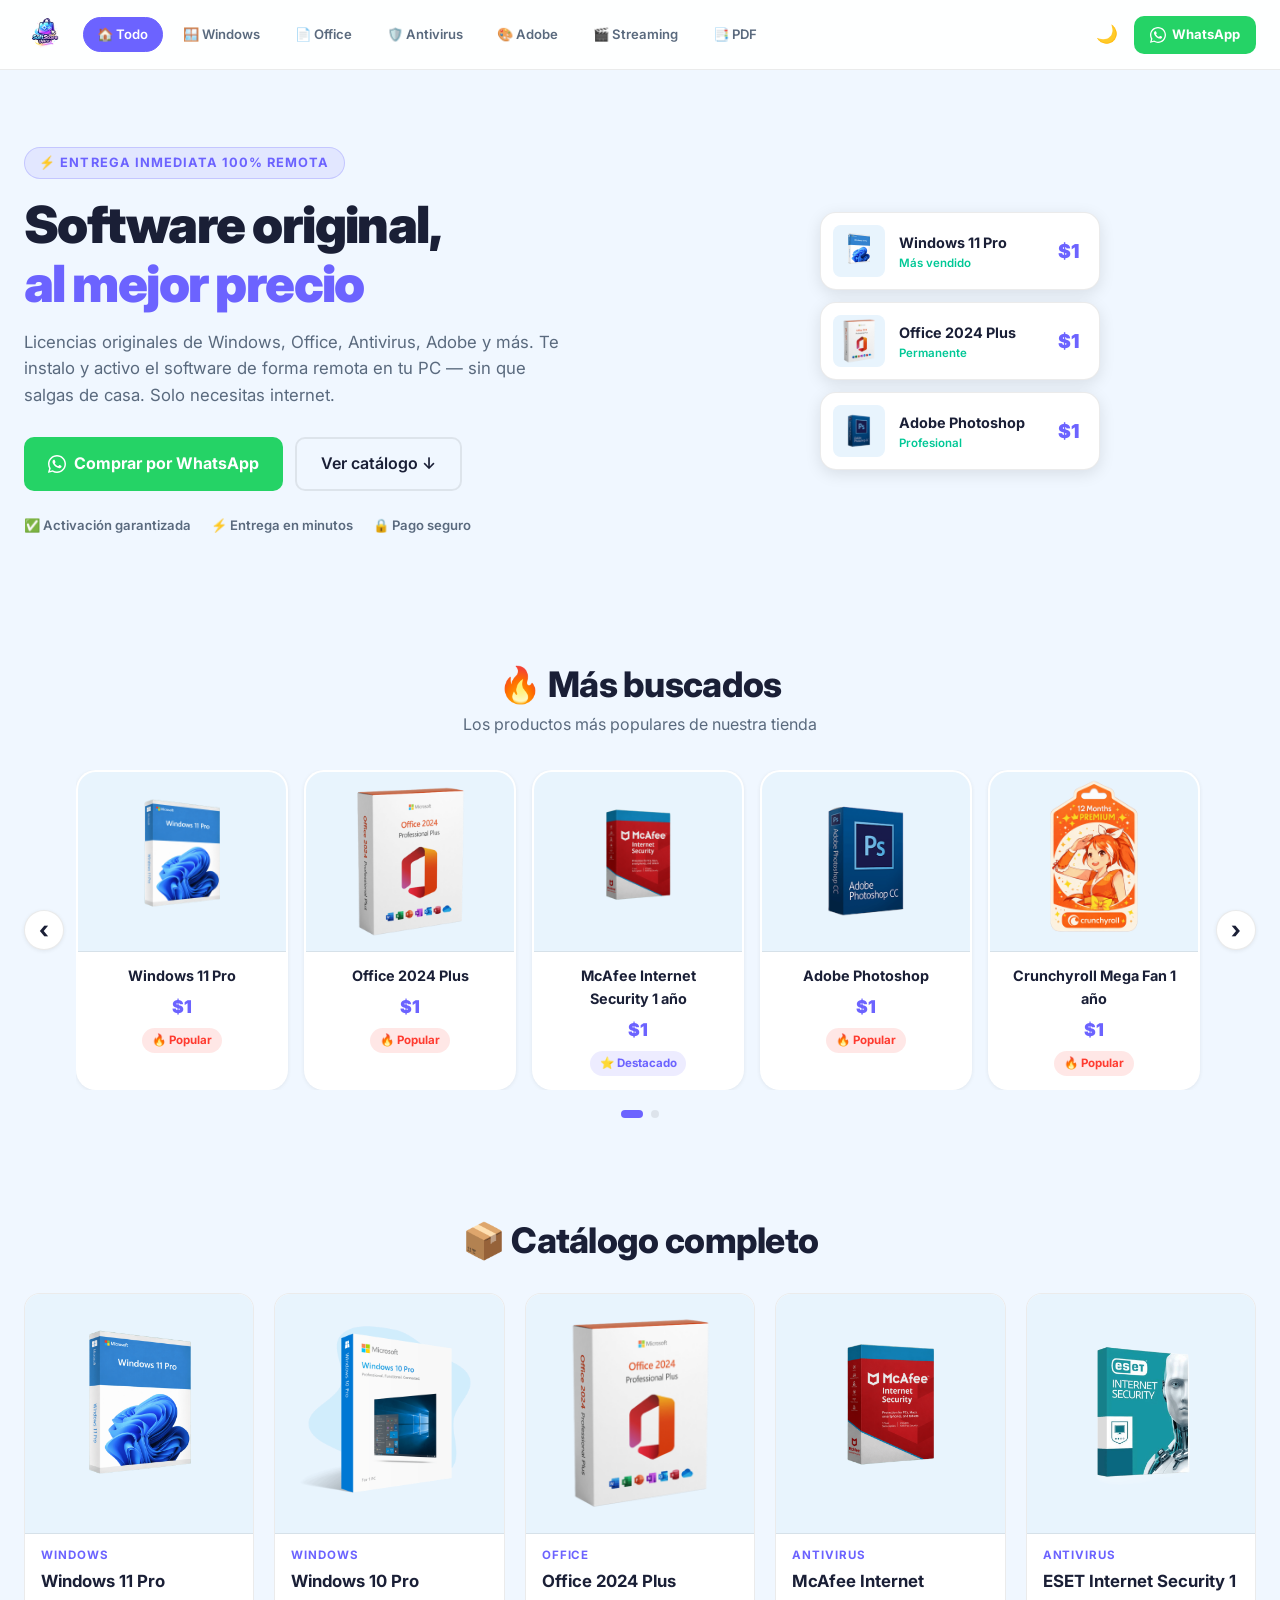
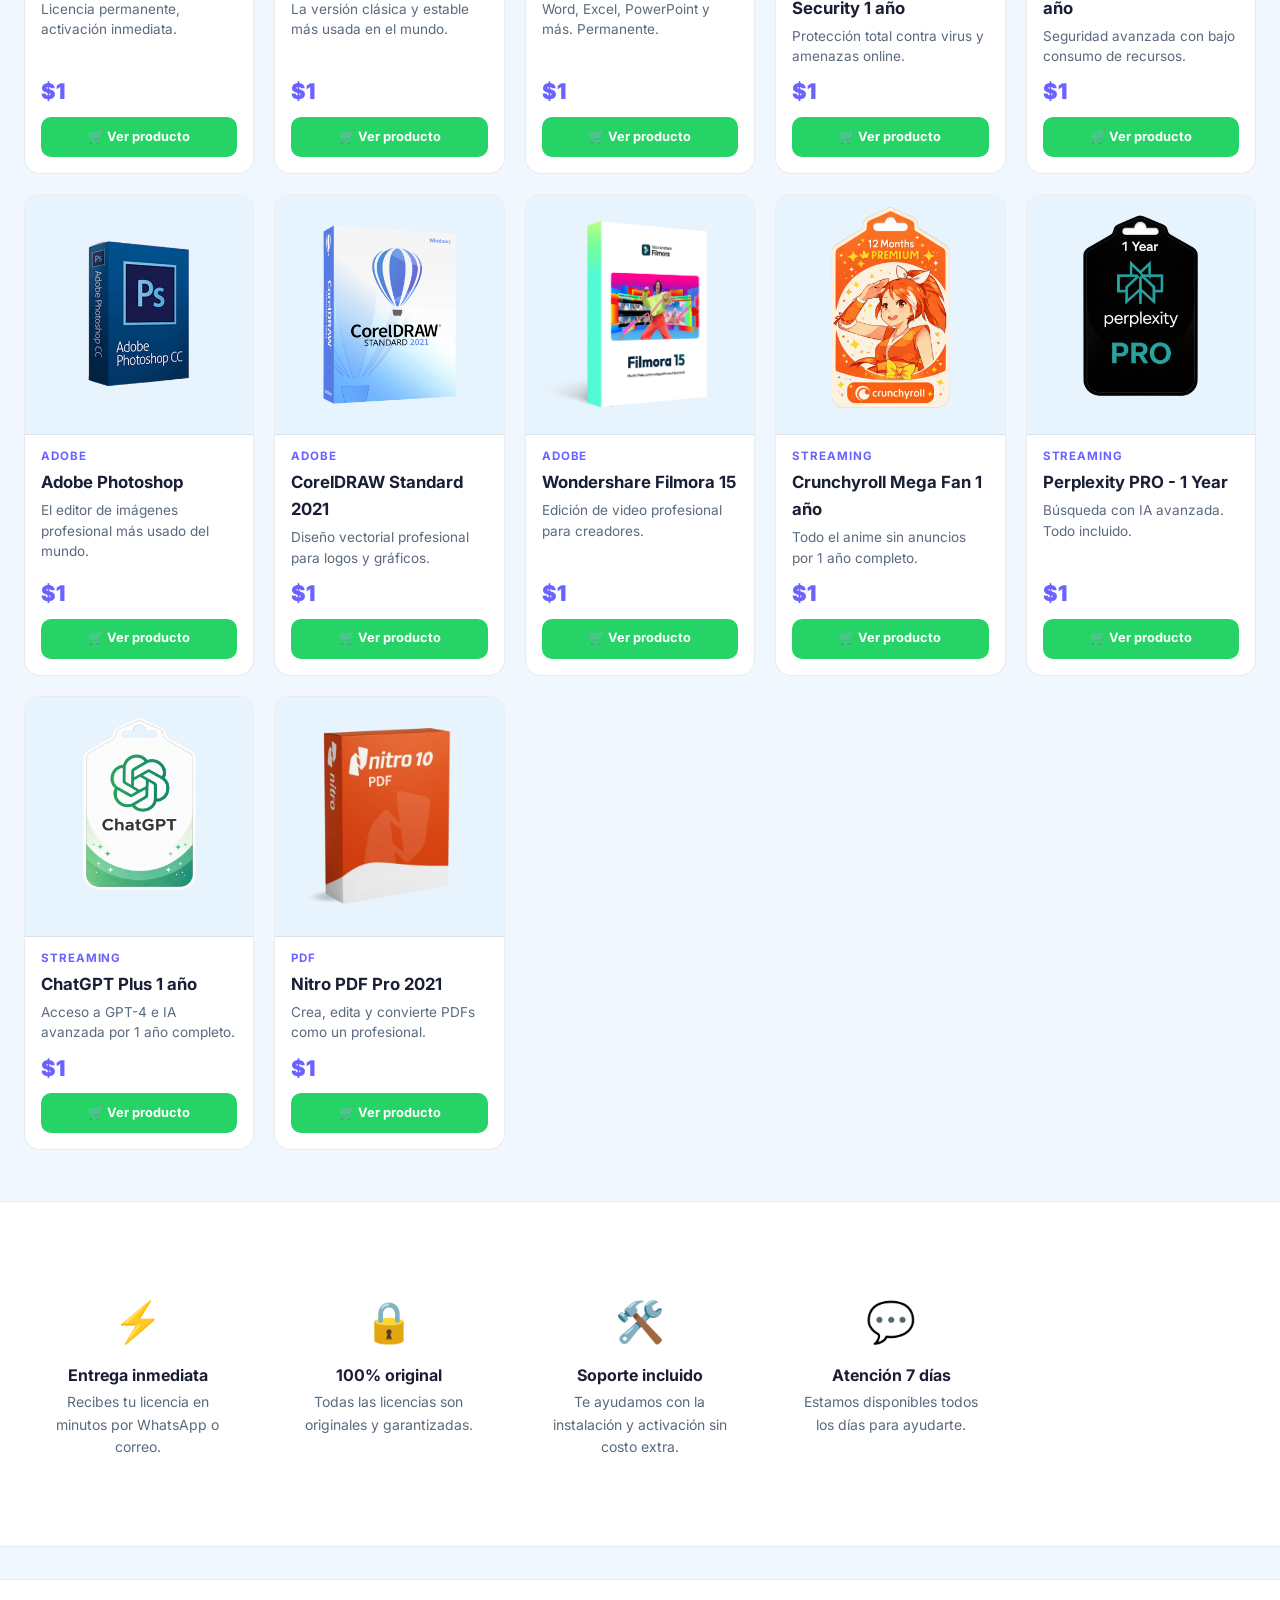
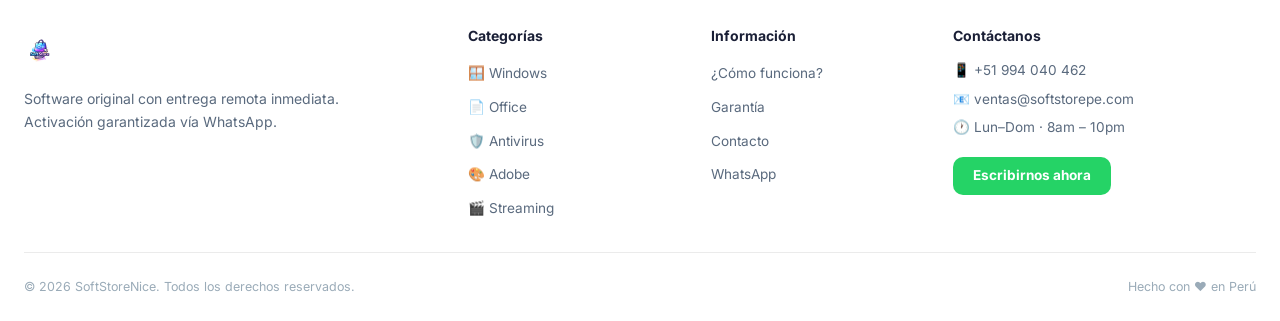
==== softstorenice_v2_fixed (1)/sitio_v2/index.html @ 7ab2a8df "Add files via upload" ====
<!DOCTYPE html>
<html lang="es" data-theme="light">
<head>
  <meta charset="UTF-8" />
  <meta name="viewport" content="width=device-width, initial-scale=1.0" />
  <title>SoftStoreNice – Software Original al Mejor Precio</title>
  <meta name="description" content="Compra software original: Windows, Office, Antivirus, Adobe, Streaming y más. Entrega 100% remota e inmediata vía WhatsApp." />
  <link rel="preconnect" href="https://fonts.googleapis.com">
  <link rel="preconnect" href="https://fonts.gstatic.com" crossorigin>
  <link href="https://fonts.googleapis.com/css2?family=Inter:wght@400;500;600;700;800;900&display=swap" rel="stylesheet">
  <link rel="stylesheet" href="style.css" />
</head>
<body>

<!-- ============================================================
     📝 SECCIÓN DE NOTAS PARA EL DESARROLLADOR
     ------------------------------------------------------------
     Este bloque está oculto en la página (display:none).
     Contiene recordatorios y tareas pendientes para quien
     trabaje en el proyecto en el futuro.

     PARA MOSTRAR ESTE BLOQUE: cambia display:none por display:block
     o simplemente búscalo en el código para leer las notas.
     ============================================================

<div id="devNotes" style="display:none;">

  ✅ TAREAS COMPLETADAS:
  - Carrusel automático en sección de destacados
  - Transición fluida entre modo oscuro y claro
  - Scroll centrado al seleccionar una categoría
  - Comentarios en español en los 3 archivos

  🔧 PENDIENTE / POR HACER:
  - Cambiar el número de WhatsApp: busca "51999999999" en script.js
  - Reemplazar las descripciones de producto ("Aquí descripción...")
  - Agregar imágenes reales de productos (ver notas en script.js)
  - Configurar dominio y hosting
  - Implementar sistema de pago (ver bloque comentado en HTML)
  - Agregar Google Analytics o Meta Pixel

  💡 AGREGAR UN PRODUCTO NUEVO:
  1. Abre script.js
  2. Copia un bloque de producto existente en la BD
  3. Cambia el id (número único), cat, icon, name, short, price
  4. Rellena desc, features y specs
  5. Si quiere que aparezca en "Más buscados": pon destacado: true

  💡 AGREGAR UNA CATEGORÍA NUEVA:
  1. En script.js → renderCatalogo() → añade en catNames
  2. En index.html → añade un <button class="cat-btn"> en .cat-nav
  3. También añade el mismo botón en .mobile-menu

  🎨 CAMBIAR COLORES:
  - Edita las variables en style.css dentro de :root (modo claro)
    y [data-theme="dark"] (modo oscuro)

  ⏱ VELOCIDAD DEL CARRUSEL:
  - Cambia el valor de INTERVALO_MS en script.js (~línea 90)
    Ejemplo: 3500 = 3.5 segundos entre slides

</div>
-->

<!-- ============================================================
     HEADER STICKY
     ------------------------------------------------------------
     Barra superior fija. Contiene:
     - Logo (lleva a inicio)
     - Menú de categorías (.cat-nav) — se oculta en móvil
     - Botón de tema claro/oscuro
     - Botón de WhatsApp
     - Hamburguesa (solo visible en móvil)
     ============================================================ -->
<header class="site-header" id="siteHeader">
  <div class="header-inner">

    <!-- Logo: usa la imagen real SoftStoreNice.png. Al hacer clic vuelve al inicio.
         NOTA: Se reemplazó el SVG genérico por la imagen de marca oficial. -->
    <a href="#" class="logo logo-img" onclick="showPage('home')">
      <img src="img/SoftStoreNice.png" alt="SoftStoreNice" class="logo-image">
    </a>

    <!-- MENÚ DE CATEGORÍAS (desktop) -->
    <!-- NOTA: Para agregar una categoría, copia un <button> y
         cambia data-cat y el texto. También añádelo en .mobile-menu -->
    <nav class="cat-nav" aria-label="Categorías">
      <button class="cat-btn active" data-cat="all"       onclick="filterCat('all',this)">🏠 Todo</button>
      <button class="cat-btn"        data-cat="windows"   onclick="filterCat('windows',this)">🪟 Windows</button>
      <button class="cat-btn"        data-cat="office"    onclick="filterCat('office',this)">📄 Office</button>
      <button class="cat-btn"        data-cat="antivirus" onclick="filterCat('antivirus',this)">🛡️ Antivirus</button>
      <button class="cat-btn"        data-cat="adobe"     onclick="filterCat('adobe',this)">🎨 Adobe</button>
      <button class="cat-btn"        data-cat="streaming" onclick="filterCat('streaming',this)">🎬 Streaming</button>
      <button class="cat-btn"        data-cat="pdf"       onclick="filterCat('pdf',this)">📑 PDF</button>
    </nav>

    <div class="header-actions">
      <!-- Botón de cambio de tema (oscuro/claro) -->
      <button class="theme-toggle" id="themeToggle" aria-label="Cambiar tema">🌙</button>

      <!-- Botón de WhatsApp — CAMBIAR EL NÚMERO AQUÍ -->
      <a href="https://wa.me/51994040462?text=Hola,%20quiero%20información%20sobre%20sus%20productos"
         target="_blank" rel="noopener" class="btn-whatsapp-header">
        <svg width="16" height="16" viewBox="0 0 24 24" fill="currentColor">
          <path d="M17.472 14.382c-.297-.149-1.758-.867-2.03-.967-.273-.099-.471-.148-.67.15-.197.297-.767.966-.94 1.164-.173.199-.347.223-.644.075-.297-.15-1.255-.463-2.39-1.475-.883-.788-1.48-1.761-1.653-2.059-.173-.297-.018-.458.13-.606.134-.133.298-.347.446-.52.149-.174.198-.298.298-.497.099-.198.05-.371-.025-.52-.075-.149-.669-1.612-.916-2.207-.242-.579-.487-.5-.669-.51-.173-.008-.371-.01-.57-.01-.198 0-.52.074-.792.372-.272.297-1.04 1.016-1.04 2.479 0 1.462 1.065 2.875 1.213 3.074.149.198 2.096 3.2 5.077 4.487.709.306 1.262.489 1.694.625.712.227 1.36.195 1.871.118.571-.085 1.758-.719 2.006-1.413.248-.694.248-1.289.173-1.413-.074-.124-.272-.198-.57-.347z"/>
          <path d="M12 0C5.373 0 0 5.373 0 12c0 2.123.554 4.116 1.524 5.845L.057 23.143a.5.5 0 0 0 .614.614l5.298-1.467A11.95 11.95 0 0 0 12 24c6.627 0 12-5.373 12-12S18.627 0 12 0zm0 22c-1.886 0-3.65-.5-5.176-1.373l-.372-.214-3.862 1.07 1.086-3.748-.233-.385A9.953 9.953 0 0 1 2 12C2 6.477 6.477 2 12 2s10 4.477 10 10-4.477 10-10 10z"/>
        </svg>
        WhatsApp
      </a>

      <!-- Botón hamburguesa (solo en móvil) -->
      <button class="hamburger" id="hamburger" aria-label="Menú" onclick="toggleMobileMenu()">☰</button>
    </div>
  </div>

  <!-- MENÚ MÓVIL — se despliega al tocar la hamburguesa -->
  <div class="mobile-menu" id="mobileMenu">
    <button class="cat-btn" onclick="filterCat('all',this);toggleMobileMenu()">🏠 Todo</button>
    <button class="cat-btn" onclick="filterCat('windows',this);toggleMobileMenu()">🪟 Windows</button>
    <button class="cat-btn" onclick="filterCat('office',this);toggleMobileMenu()">📄 Office</button>
    <button class="cat-btn" onclick="filterCat('antivirus',this);toggleMobileMenu()">🛡️ Antivirus</button>
    <button class="cat-btn" onclick="filterCat('adobe',this);toggleMobileMenu()">🎨 Adobe</button>
    <button class="cat-btn" onclick="filterCat('streaming',this);toggleMobileMenu()">🎬 Streaming</button>
    <button class="cat-btn" onclick="filterCat('pdf',this);toggleMobileMenu()">📑 PDF</button>
  </div>
</header>

<!-- ============================================================
     PÁGINA: INICIO (HOME)
     ============================================================ -->
<main id="pageHome">

  <!-- ── HERO BANNER ──────────────────────────────────────────
       Sección principal de bienvenida con título, descripción
       y botones de acción. Las tarjetas flotantes son decorativas.
       ─────────────────────────────────────────────────────── -->
  <section class="hero-banner">
    <div class="hero-content">
      <div class="hero-badge">⚡ Entrega inmediata 100% remota</div>
      <h1>Software original,<br><span class="hero-highlight">al mejor precio</span></h1>
      <!-- MODIFICADO: descripción actualizada para reflejar el servicio de instalación
           remota vía TeamViewer/AnyDesk que ofrece el vendedor -->
      <p>Licencias originales de Windows, Office, Antivirus, Adobe y más. Te instalo y activo el software de forma remota en tu PC — sin que salgas de casa. Solo necesitas internet.</p>
      <div class="hero-ctas">
        <!-- CAMBIAR EL NÚMERO DE WHATSAPP EN ESTE ENLACE -->
        <a href="https://wa.me/51994040462?text=Hola,%20quiero%20comprar%20software"
           target="_blank" rel="noopener" class="btn-primary-hero">
          <svg width="18" height="18" viewBox="0 0 24 24" fill="currentColor">
            <path d="M17.472 14.382c-.297-.149-1.758-.867-2.03-.967-.273-.099-.471-.148-.67.15-.197.297-.767.966-.94 1.164-.173.199-.347.223-.644.075-.297-.15-1.255-.463-2.39-1.475-.883-.788-1.48-1.761-1.653-2.059-.173-.297-.018-.458.13-.606.134-.133.298-.347.446-.52.149-.174.198-.298.298-.497.099-.198.05-.371-.025-.52-.075-.149-.669-1.612-.916-2.207-.242-.579-.487-.5-.669-.51-.173-.008-.371-.01-.57-.01-.198 0-.52.074-.792.372-.272.297-1.04 1.016-1.04 2.479 0 1.462 1.065 2.875 1.213 3.074.149.198 2.096 3.2 5.077 4.487.709.306 1.262.489 1.694.625.712.227 1.36.195 1.871.118.571-.085 1.758-.719 2.006-1.413.248-.694.248-1.289.173-1.413-.074-.124-.272-.198-.57-.347z"/>
            <path d="M12 0C5.373 0 0 5.373 0 12c0 2.123.554 4.116 1.524 5.845L.057 23.143a.5.5 0 0 0 .614.614l5.298-1.467A11.95 11.95 0 0 0 12 24c6.627 0 12-5.373 12-12S18.627 0 12 0zm0 22c-1.886 0-3.65-.5-5.176-1.373l-.372-.214-3.862 1.07 1.086-3.748-.233-.385A9.953 9.953 0 0 1 2 12C2 6.477 6.477 2 12 2s10 4.477 10 10-4.477 10-10 10z"/>
          </svg>
          Comprar por WhatsApp
        </a>
        <button class="btn-secondary-hero" onclick="scrollToCatalog()">Ver catálogo ↓</button>
      </div>
      <div class="hero-trust">
        <span>✅ Activación garantizada</span>
        <span>⚡ Entrega en minutos</span>
        <span>🔒 Pago seguro</span>
      </div>
    </div>

    <!-- Tarjetas decorativas animadas — MODIFICADO: ahora muestran la imagen
         real del producto en lugar del emoji, para mayor impacto visual -->
    <div class="hero-visual" aria-hidden="true">
      <div class="hero-float-card">
        <!-- MODIFICADO: imagen real Windows 11 Pro en lugar del emoji 🪟 -->
        <img src="img/Windows 11 Pro.png" alt="Windows 11 Pro" class="hfc-img">
        <div>
          <div class="hfc-name">Windows 11 Pro</div>
          <div class="hfc-tag">Más vendido</div>
        </div>
        <div class="hfc-price">$1</div>
      </div>
      <div class="hero-float-card delay1">
        <!-- MODIFICADO: imagen real Office 2024 Plus en lugar del emoji 📄 -->
        <img src="img/Office 2024 Professional Plus.png" alt="Office 2024 Plus" class="hfc-img">
        <div>
          <div class="hfc-name">Office 2024 Plus</div>
          <div class="hfc-tag">Permanente</div>
        </div>
        <div class="hfc-price">$1</div>
      </div>
      <div class="hero-float-card delay2">
        <!-- MODIFICADO: imagen real Adobe Photoshop en lugar del emoji 🎨 -->
        <img src="img/Adobe Photoshop.png" alt="Adobe Photoshop" class="hfc-img">
        <div>
          <div class="hfc-name">Adobe Photoshop</div>
          <div class="hfc-tag">Profesional</div>
        </div>
        <div class="hfc-price">$1</div>
      </div>
    </div>
  </section>

  <!-- ── SECCIÓN DESTACADOS (CARRUSEL) ────────────────────────
       Muestra los productos con destacado: true en un slider
       automático. El contenido lo genera script.js en renderCarrusel().
       El id="catalogSection" es el punto de scroll al filtrar.
       ─────────────────────────────────────────────────────── -->
  <section class="section-destacados" id="catalogSection">
    <div class="section-header">
      <h2>🔥 Más buscados</h2>
      <p>Los productos más populares de nuestra tienda</p>
    </div>
    <!-- El carrusel se inyecta aquí por JavaScript (renderCarrusel) -->
    <div id="destacadosGrid"></div>
  </section>

  <!-- ── CATÁLOGO COMPLETO (GRID) ─────────────────────────────
       Muestra todos los productos o los filtrados por categoría.
       El título y el contenido los genera script.js en renderCatalogo().
       ─────────────────────────────────────────────────────── -->
  <section class="section-catalogo">
    <div class="section-header">
      <h2 id="catalogTitle">📦 Catálogo completo</h2>
    </div>
    <!-- Las tarjetas de producto se inyectan aquí por JavaScript -->
    <div class="productos-grid" id="productosGrid"></div>
  </section>

  <!-- ── POR QUÉ ELEGIRNOS ──────────────────────────────────── -->
  <section class="section-why">
    <div class="why-grid">
      <div class="why-card">
        <div class="why-icon">⚡</div>
        <h3>Entrega inmediata</h3>
        <p>Recibes tu licencia en minutos por WhatsApp o correo.</p>
      </div>
      <div class="why-card">
        <div class="why-icon">🔒</div>
        <h3>100% original</h3>
        <p>Todas las licencias son originales y garantizadas.</p>
      </div>
      <div class="why-card">
        <div class="why-icon">🛠️</div>
        <h3>Soporte incluido</h3>
        <p>Te ayudamos con la instalación y activación sin costo extra.</p>
      </div>
      <div class="why-card">
        <div class="why-icon">💬</div>
        <h3>Atención 7 días</h3>
        <p>Estamos disponibles todos los días para ayudarte.</p>
      </div>
    </div>
  </section>

</main>

<!-- ============================================================
     PÁGINA: DETALLE DE PRODUCTO
     ------------------------------------------------------------
     Se muestra cuando el usuario hace clic en un producto.
     El contenido lo rellena script.js en showProduct(id).
     Está oculta por defecto (display:none).
     ============================================================ -->
<div id="pageProduct" style="display:none;">
  <div class="product-page">

    <!-- Ruta de navegación (breadcrumb) -->
    <nav class="breadcrumb" aria-label="Ruta">
      <button onclick="showPage('home')" class="breadcrumb-link">Inicio</button>
      <span>›</span>
      <span id="prodBreadCat"></span>
      <span>›</span>
      <span id="prodBreadName"></span>
    </nav>

    <!-- Detalle principal: imagen + info -->
    <div class="product-detail">

      <!-- Caja de imagen del producto -->
      <!-- NOTA: Para mostrar imágenes reales, descomenta el <img>
           de abajo y agrega el campo "imagen" a cada producto en script.js -->
      <div class="product-image-box">
        <div class="product-image-placeholder" id="prodImagePlaceholder" style="display:none;">
          <span id="prodImageIcon" style="font-size:5rem;">📦</span>
          <p class="img-note">Imagen disponible próximamente</p>
        </div>
        <img id="prodImage" src="" alt="" style="width:100%;max-width:500px;border-radius:16px;object-fit:contain;" loading="lazy">
      </div>

      <!-- Información del producto (se rellena por JS) -->
      <div class="product-info">
        <div class="prod-cat-badge" id="prodCatBadge"></div>
        <h1 id="prodName"></h1>
        <div class="prod-rating">⭐⭐⭐⭐⭐ <span>(Licencia original)</span></div>

        <div class="prod-price-box">
          <span class="prod-price" id="prodPrice"></span>
          <span class="prod-price-note">Precio por licencia</span>
        </div>

        <!-- Lista de características del producto -->
        <ul class="prod-features" id="prodFeatures"></ul>

        <!-- Información de entrega -->
        <div class="prod-delivery">
          <div class="delivery-item">
            <span class="delivery-icon">⚡</span>
            <div>
              <strong>Entrega remota inmediata</strong>
              <p>Recibes tu licencia por WhatsApp en minutos</p>
            </div>
          </div>
          <div class="delivery-item">
            <span class="delivery-icon">🛠️</span>
            <div>
              <strong>Instalación asistida incluida</strong>
              <p>Te ayudamos a instalar y activar sin costo extra</p>
            </div>
          </div>
        </div>

        <!-- ZONA RESERVADA PARA FUTURO SISTEMA DE PAGO:
             Descomenta esto cuando implementes carrito/pasarela de pago
        <div class="payment-section" id="paymentSection" style="display:none;">
          <button class="btn-add-cart">Agregar al carrito</button>
        </div> -->

        <!-- Botón de compra por WhatsApp (enlace generado por JS) -->
        <a href="#" id="prodWaBtn" target="_blank" rel="noopener" class="btn-buy-whatsapp">
          <svg width="22" height="22" viewBox="0 0 24 24" fill="currentColor">
            <path d="M17.472 14.382c-.297-.149-1.758-.867-2.03-.967-.273-.099-.471-.148-.67.15-.197.297-.767.966-.94 1.164-.173.199-.347.223-.644.075-.297-.15-1.255-.463-2.39-1.475-.883-.788-1.48-1.761-1.653-2.059-.173-.297-.018-.458.13-.606.134-.133.298-.347.446-.52.149-.174.198-.298.298-.497.099-.198.05-.371-.025-.52-.075-.149-.669-1.612-.916-2.207-.242-.579-.487-.5-.669-.51-.173-.008-.371-.01-.57-.01-.198 0-.52.074-.792.372-.272.297-1.04 1.016-1.04 2.479 0 1.462 1.065 2.875 1.213 3.074.149.198 2.096 3.2 5.077 4.487.709.306 1.262.489 1.694.625.712.227 1.36.195 1.871.118.571-.085 1.758-.719 2.006-1.413.248-.694.248-1.289.173-1.413-.074-.124-.272-.198-.57-.347z"/>
            <path d="M12 0C5.373 0 0 5.373 0 12c0 2.123.554 4.116 1.524 5.845L.057 23.143a.5.5 0 0 0 .614.614l5.298-1.467A11.95 11.95 0 0 0 12 24c6.627 0 12-5.373 12-12S18.627 0 12 0zm0 22c-1.886 0-3.65-.5-5.176-1.373l-.372-.214-3.862 1.07 1.086-3.748-.233-.385A9.953 9.953 0 0 1 2 12C2 6.477 6.477 2 12 2s10 4.477 10 10-4.477 10-10 10z"/>
          </svg>
          Comprar por WhatsApp
        </a>

        <p class="prod-wa-note">Al hacer clic serás redirigido a WhatsApp para coordinar tu compra</p>
      </div>
    </div>

    <!-- Descripción larga y tabla de especificaciones -->
    <div class="product-description">
      <h2>Descripción del producto</h2>
      <p id="prodDesc"></p>
      <div class="prod-specs" id="prodSpecs"></div>
    </div>

    <!-- Productos relacionados (misma categoría) -->
    <div class="related-section">
      <h2>También te puede interesar</h2>
      <div class="productos-grid" id="relatedGrid"></div>
    </div>

  </div>
</div>

<!-- ============================================================
     FOOTER
     ============================================================ -->
<footer class="site-footer">
  <div class="footer-inner">
    <div class="footer-brand">
      <!-- Logo footer — también usa la imagen oficial SoftStoreNice.png -->
      <a href="#" class="logo logo-img" onclick="showPage('home')">
        <img src="img/SoftStoreNice.png" alt="SoftStoreNice" class="logo-image logo-image--footer">
      </a>
      <p>Software original con entrega remota inmediata. Activación garantizada vía WhatsApp.</p>
    </div>
    <div class="footer-col">
      <h4>Categorías</h4>
      <ul>
        <li><button onclick="filterCat('windows',null);scrollToCatalog()">🪟 Windows</button></li>
        <li><button onclick="filterCat('office',null);scrollToCatalog()">📄 Office</button></li>
        <li><button onclick="filterCat('antivirus',null);scrollToCatalog()">🛡️ Antivirus</button></li>
        <li><button onclick="filterCat('adobe',null);scrollToCatalog()">🎨 Adobe</button></li>
        <li><button onclick="filterCat('streaming',null);scrollToCatalog()">🎬 Streaming</button></li>
      </ul>
    </div>
    <div class="footer-col">
      <h4>Información</h4>
      <ul>
        <li><a href="#como-funciona">¿Cómo funciona?</a></li>
        <li><a href="#garantia">Garantía</a></li>
        <li><a href="#contacto">Contacto</a></li>
        <li><a href="https://wa.me/51994040462" target="_blank" rel="noopener">WhatsApp</a></li>
      </ul>
    </div>
    <div class="footer-col">
      <!-- NOTA: Actualiza el número de teléfono, email y horario aquí -->
      <h4>Contáctanos</h4>
      <p>📱 +51 994 040 462</p>
      <p>📧 ventas@softstorepe.com</p>
      <p>🕐 Lun–Dom · 8am – 10pm</p>
      <a href="https://wa.me/51994040462?text=Hola,%20necesito%20ayuda"
         target="_blank" rel="noopener" class="btn-footer-wa">
        Escribirnos ahora
      </a>
    </div>
  </div>
  <div class="footer-bottom">
    <p>© 2026 SoftStoreNice. Todos los derechos reservados.</p>
    <p>Hecho con ❤️ en Perú</p>
  </div>
</footer>

<script src="script.js"></script>
</body>
</html>
---- softstorenice_v2_fixed (1)/sitio_v2/style.css ----
/* ============================================================
   DESIGN TOKENS (VARIABLES GLOBALES)
   ------------------------------------------------------------
   Aquí se definen todos los colores, tamaños y tiempos
   usados en la página. Cambiar aquí afecta todo el sitio.

   MODO CLARO: variables en :root
   MODO OSCURO: variables en [data-theme="dark"]
   ============================================================ */
:root {
  /* Fondos y superficies */
  --bg:           #f0f7ff;
  --surface:      #ffffff;
  --surface-2:    #e8f4fd;
  --border:       rgba(0,0,0,0.08);

  /* Textos */
  --text:         #1a1f36;
  --text-muted:   #5a6a7e;
  --text-faint:   #9aabb8;

  /* Colores de marca */
  --primary:      #6C63FF;
  --primary-h:    #5a52d5;

  /* Colores de acento */
  --accent-green:  #00c896;
  --accent-yellow: #ffd600;
  --accent-blue:   #00b4d8;
  --accent-orange: #ff7b3a;

  /* WhatsApp */
  --wa-green:   #25D366;
  --wa-green-h: #1da851;

  /* Bordes redondeados */
  --radius-sm: 0.375rem;
  --radius-md: 0.625rem;
  --radius-lg: 1rem;
  --radius-xl: 1.25rem;

  /* Sombras */
  --shadow-sm: 0 1px 4px rgba(0,0,0,0.07);
  --shadow-md: 0 4px 16px rgba(0,0,0,0.10);
  --shadow-lg: 0 12px 40px rgba(0,0,0,0.13);

  /* Alto del header sticky (usado para compensar el scroll) */
  --header-h: 70px;

  /* Transición rápida para hovers y pequeños cambios */
  --transition: 180ms cubic-bezier(0.16,1,0.3,1);

  /* Transición LENTA para el cambio de tema (modo oscuro/claro) */
  --transition-theme: 500ms ease;

  --font: 'Inter', sans-serif;
}

/* ── MODO OSCURO ─────────────────────────────────────────── */
[data-theme="dark"] {
  --bg:        #0d1117;
  --surface:   #161b22;
  --surface-2: #1c2333;
  --border:    rgba(255,255,255,0.08);

  --text:       #e6edf3;
  --text-muted: #8b949e;
  --text-faint: #484f58;

  --primary:   #8b83ff;
  --primary-h: #7b73ef;

  --accent-green:  #00e6ad;
  --accent-yellow: #ffe033;
  --accent-blue:   #39c8e8;

  --shadow-sm: 0 1px 4px rgba(0,0,0,0.3);
  --shadow-md: 0 4px 16px rgba(0,0,0,0.4);
  --shadow-lg: 0 12px 40px rgba(0,0,0,0.5);
}

/* ============================================================
   TRANSICIÓN FLUIDA DE TEMA
   ------------------------------------------------------------
   Cuando JS agrega la clase 'theme-transitioning' al <html>,
   todos los colores cambian lentamente (--transition-theme).
   Sin esta clase, el cambio sería instantáneo y brusco.
   ============================================================ */
.theme-transitioning,
.theme-transitioning *,
.theme-transitioning *::before,
.theme-transitioning *::after {
  transition:
    background-color var(--transition-theme),
    background      var(--transition-theme),
    color           var(--transition-theme),
    border-color    var(--transition-theme),
    box-shadow      var(--transition-theme) !important;
}

/* ============================================================
   RESET BASE
   ============================================================ */
*, *::before, *::after { box-sizing: border-box; margin: 0; padding: 0; }
html {
  scroll-behavior: smooth;
  scroll-padding-top: calc(var(--header-h) + 8px);
  -webkit-font-smoothing: antialiased;
}
body {
  font-family: var(--font);
  background: var(--bg);
  color: var(--text);
  line-height: 1.6;
  /* Transición base para cambios de tema */
  transition: background-color var(--transition-theme), color var(--transition-theme);
}
img    { display: block; max-width: 100%; height: auto; }
button { cursor: pointer; font: inherit; border: none; background: none; color: inherit; }
a      { color: inherit; text-decoration: none; }
ul     { list-style: none; }
h1,h2,h3,h4 { line-height: 1.15; }
:focus-visible { outline: 2px solid var(--primary); outline-offset: 3px; border-radius: var(--radius-sm); }
@media (prefers-reduced-motion: reduce) {
  *, *::before, *::after { transition-duration: 0.01ms !important; animation-duration: 0.01ms !important; }
}

/* ============================================================
   HEADER STICKY
   ============================================================ */
.site-header {
  position: sticky; top: 0; z-index: 200;
  background: rgba(255,255,255,0.92);
  backdrop-filter: blur(16px);
  border-bottom: 1px solid var(--border);
  height: var(--header-h);
  transition: background var(--transition);
}
[data-theme="dark"] .site-header { background: rgba(22,27,34,0.95); }

.header-inner {
  max-width: 1280px; margin-inline: auto;
  padding-inline: 1.5rem; height: 100%;
  display: flex; align-items: center; gap: 1rem;
}

.logo {
  display: flex; align-items: center; gap: 0.5rem;
  font-size: 1.2rem; font-weight: 800; letter-spacing: -0.02em;
  color: var(--text); white-space: nowrap; flex-shrink: 0;
}
.logo-pe { color: var(--primary); }

/* NUEVO: Logo con imagen real. Se aumentó la altura de 44px → 64px
   para que el logo sea bien visible en el header sin desbordarse. */
.logo-img { gap: 0; padding: 0; }
.logo-image {
  height: 64px;       /* MODIFICADO: era 44px, ahora más grande */
  width: auto;
  object-fit: contain;
  display: block;
  border-radius: 6px;
}
/* Variante footer — un poco más pequeña que el header */
.logo-image--footer { height: 48px; } /* MODIFICADO: era 36px */

/* Barra de categorías en el header */
.cat-nav {
  display: flex; gap: 0.35rem; flex: 1;
  overflow-x: auto; padding-block: 0.25rem;
  scrollbar-width: none;
}
.cat-nav::-webkit-scrollbar { display: none; }

.cat-btn {
  display: flex; align-items: center; gap: 0.35rem;
  padding: 0.35rem 0.85rem; border-radius: 9999px;
  font-size: 0.82rem; font-weight: 600; white-space: nowrap;
  color: var(--text-muted); background: transparent;
  border: 1.5px solid transparent;
  transition: all var(--transition);
}
.cat-btn:hover  { background: var(--surface-2); color: var(--primary); border-color: var(--primary); }
.cat-btn.active { background: var(--primary); color: white; border-color: var(--primary); }

.header-actions { display: flex; align-items: center; gap: 0.5rem; flex-shrink: 0; }

.theme-toggle {
  width: 38px; height: 38px; border-radius: var(--radius-md);
  font-size: 1.1rem; display: flex; align-items: center; justify-content: center;
  transition: background var(--transition);
}
.theme-toggle:hover { background: var(--surface-2); }

.btn-whatsapp-header {
  display: flex; align-items: center; gap: 0.4rem;
  padding: 0.45rem 1rem; border-radius: var(--radius-md);
  background: var(--wa-green); color: white;
  font-size: 0.82rem; font-weight: 700;
  transition: background var(--transition), transform var(--transition);
  min-height: 38px;
}
.btn-whatsapp-header:hover { background: var(--wa-green-h); transform: translateY(-1px); }

.hamburger {
  display: none; font-size: 1.4rem;
  width: 44px; height: 44px;
  align-items: center; justify-content: center;
  border-radius: var(--radius-md);
}
.hamburger:hover { background: var(--surface-2); }

/* Menú móvil desplegable */
.mobile-menu {
  display: none; flex-direction: column; gap: 0.25rem;
  padding: 1rem 1.5rem; border-top: 1px solid var(--border);
  background: var(--surface);
}
.mobile-menu.open { display: flex; }
.mobile-menu .cat-btn {
  justify-content: flex-start; font-size: 1rem;
  padding: 0.7rem 1rem; border-radius: var(--radius-md);
}

/* ============================================================
   HERO BANNER
   ============================================================ */
.hero-banner {
  max-width: 1280px; margin-inline: auto;
  padding: clamp(2.5rem, 6vw, 5rem) 1.5rem;
  display: grid; grid-template-columns: 1fr 1fr;
  gap: 3rem; align-items: center;
}
.hero-badge {
  display: inline-flex; align-items: center; gap: 0.4rem;
  background: rgba(108,99,255,0.1); color: var(--primary);
  font-size: 0.8rem; font-weight: 700; text-transform: uppercase; letter-spacing: 0.08em;
  padding: 0.3rem 0.9rem; border-radius: 999px; margin-bottom: 1rem;
  border: 1px solid rgba(108,99,255,0.25);
}
.hero-content h1 {
  font-size: clamp(2rem, 4vw, 3.2rem); font-weight: 900; letter-spacing: -0.03em;
  color: var(--text); margin-bottom: 1rem;
}
.hero-highlight { color: var(--primary); }
.hero-content p { font-size: 1.05rem; color: var(--text-muted); margin-bottom: 1.75rem; max-width: 50ch; }
.hero-ctas { display: flex; gap: 0.75rem; flex-wrap: wrap; margin-bottom: 1.5rem; }

.btn-primary-hero {
  display: flex; align-items: center; gap: 0.5rem;
  padding: 0.75rem 1.5rem; border-radius: var(--radius-md);
  background: var(--wa-green); color: white;
  font-size: 1rem; font-weight: 700; min-height: 48px;
  transition: background var(--transition), transform var(--transition), box-shadow var(--transition);
}
.btn-primary-hero:hover { background: var(--wa-green-h); transform: translateY(-2px); box-shadow: var(--shadow-md); }

.btn-secondary-hero {
  padding: 0.75rem 1.5rem; border-radius: var(--radius-md);
  border: 2px solid var(--border); color: var(--text);
  font-size: 1rem; font-weight: 600; min-height: 48px;
  transition: all var(--transition);
}
.btn-secondary-hero:hover { border-color: var(--primary); color: var(--primary); background: rgba(108,99,255,0.05); }

.hero-trust { display: flex; gap: 1.25rem; flex-wrap: wrap; }
.hero-trust span { font-size: 0.82rem; font-weight: 600; color: var(--text-muted); }

/* Tarjetas flotantes del hero */
.hero-visual { display: flex; flex-direction: column; gap: 0.75rem; align-items: center; }
.hero-float-card {
  display: flex; align-items: center; gap: 0.85rem;
  background: var(--surface); border-radius: var(--radius-lg);
  padding: 0.75rem 1.25rem 0.75rem 0.75rem; box-shadow: var(--shadow-md);
  border: 1px solid var(--border); width: 100%; max-width: 280px;
  animation: floatUp 3s ease-in-out infinite;
}
.hero-float-card.delay1 { animation-delay: 1s; }
.hero-float-card.delay2 { animation-delay: 2s; }
@keyframes floatUp { 0%,100%{transform:translateY(0)} 50%{transform:translateY(-6px)} }
/* MODIFICADO: imagen real del producto en tarjeta hero — cuadrada con contain */
.hfc-img {
  width: 52px; height: 52px;
  object-fit: contain;
  border-radius: 8px;
  background: var(--surface-2);
  flex-shrink: 0;
  padding: 2px;
}
.hfc-icon  { font-size: 2rem; }  /* fallback si se usa emoji en el futuro */
.hfc-name  { font-size: 0.9rem; font-weight: 700; color: var(--text); }
.hfc-tag   { font-size: 0.72rem; color: var(--accent-green); font-weight: 600; }
.hfc-price { font-size: 1.2rem; font-weight: 900; color: var(--primary); margin-left: auto; }

/* ============================================================
   CABECERAS DE SECCIÓN
   ============================================================ */
.section-header { text-align: center; margin-bottom: 2rem; }
.section-header h2 { font-size: clamp(1.5rem, 3vw, 2.2rem); font-weight: 800; letter-spacing: -0.02em; }
.section-header p  { color: var(--text-muted); margin-top: 0.5rem; }

.section-destacados,
.section-catalogo {
  max-width: 1280px; margin-inline: auto;
  padding: clamp(2rem, 4vw, 3.5rem) 1.5rem;
}

/* ============================================================
   CARRUSEL DE DESTACADOS
   ------------------------------------------------------------
   El carrusel usa un track deslizante con transform: translateX.
   Las tarjetas tienen ancho fijo para que el cálculo del offset
   en JS sea preciso.
   ============================================================ */
.carousel-wrapper {
  display: flex; align-items: center; gap: 0.75rem;
  position: relative;
}

/* Contenedor que recorta el track (oculta lo que sale) */
.carousel-track-container {
  overflow: hidden;
  flex: 1;
}

/* Track: fila de tarjetas que se desliza con transform */
.carousel-track {
  display: flex;
  gap: 1rem;
  transition: transform 0.45s cubic-bezier(0.25, 0.46, 0.45, 0.94);
  will-change: transform;
}

/* Tarjeta de destacado — ancho fijo para cálculo exacto del offset */
.dest-card {
  flex: 0 0 calc(20% - 0.85rem); /* 5 items por fila en desktop */
  background: var(--surface); border-radius: var(--radius-xl);\n  padding: 0; text-align: center; cursor: pointer;
  border: 2px solid transparent; box-shadow: var(--shadow-sm);
  transition: all var(--transition);
  display: flex; flex-direction: column; align-items: center; gap: 0;
  min-width: 0; overflow: hidden;
}
/* Contenedor de imagen dentro del carrusel de Más Buscados.
   MODIFICADO: altura aumentada de 140px → 180px para imágenes más visibles. */
.dest-card-img-wrap {
  width: 100%; height: 180px;
  display: flex; align-items: center; justify-content: center;
  background: var(--surface-2);
  border-bottom: 1px solid var(--border);
  overflow: hidden;
}
/* CORRECCIÓN: imágenes completas en carrusel — contain preserva proporciones */
.dest-card-img {
  max-width: 100%; max-height: 100%;
  width: auto; height: auto;
  object-fit: contain;
  padding: 0.4rem;
}
/* Zona de texto debajo de la imagen en el carrusel */
.dest-card-body {
  padding: 0.75rem 1rem;
  display: flex; flex-direction: column; align-items: center; gap: 0.4rem;
  width: 100%;
}
.dest-card:hover { border-color: var(--primary); box-shadow: var(--shadow-md); transform: translateY(-4px); }
/* dest-icon fallback cuando no hay imagen — MODIFICADO: 2.5rem → 3.5rem */
.dest-icon  { font-size: 3.5rem; line-height: 1; }
/* MODIFICADO: textos del carrusel más grandes para mejor legibilidad */
.dest-name  { font-size: 0.9rem; font-weight: 700; color: var(--text); }
.dest-price { font-size: 1.1rem; font-weight: 900; color: var(--primary); }
.dest-badge { font-size: 0.72rem; font-weight: 700; padding: 0.2rem 0.6rem; border-radius: 999px; }
.badge-hot  { background: rgba(255,59,48,0.12);    color: #ff3b30; }
.badge-new  { background: rgba(0,200,150,0.12);    color: var(--accent-green); }
.badge-pop  { background: rgba(108,99,255,0.12);   color: var(--primary); }

/* Botones de flecha del carrusel */
.carousel-btn {
  width: 40px; height: 40px; border-radius: 50%;
  background: var(--surface); border: 1.5px solid var(--border);
  font-size: 1.5rem; font-weight: 700; color: var(--text);
  display: flex; align-items: center; justify-content: center;
  box-shadow: var(--shadow-sm);
  transition: all var(--transition);
  flex-shrink: 0; z-index: 1;
  line-height: 1;
}
.carousel-btn:hover { background: var(--primary); color: white; border-color: var(--primary); transform: scale(1.08); }

/* Puntos de navegación del carrusel */
.carousel-dots {
  display: flex; justify-content: center; gap: 0.5rem;
  margin-top: 1.25rem;
}
.dot {
  width: 8px; height: 8px; border-radius: 50%;
  background: var(--border); border: none;
  transition: all var(--transition); cursor: pointer;
}
.dot.active { background: var(--primary); width: 22px; border-radius: 4px; }
.dot:hover  { background: var(--primary); opacity: 0.6; }

/* Ancho de tarjetas según breakpoints (debe coincidir con JS) */
@media (max-width: 1100px) {
  .dest-card { flex: 0 0 calc(25% - 0.75rem); } /* 4 por fila */
}
@media (max-width: 900px) {
  .dest-card { flex: 0 0 calc(33.333% - 0.67rem); } /* 3 por fila */
}
@media (max-width: 700px) {
  .dest-card { flex: 0 0 calc(50% - 0.5rem); } /* 2 por fila */
}
@media (max-width: 500px) {
  .dest-card { flex: 0 0 100%; } /* 1 por fila */
}

/* ============================================================
   CATÁLOGO GRID (TODOS LOS PRODUCTOS)
   ============================================================ */
.productos-grid {
  display: grid;
  grid-template-columns: repeat(auto-fill, minmax(min(220px, 100%), 1fr));
  gap: 1.25rem;
}
.prod-card {
  background: var(--surface); border-radius: var(--radius-lg);
  border: 1px solid var(--border); padding: 0;
  cursor: pointer; transition: all var(--transition);
  display: flex; flex-direction: column; overflow: hidden;
}
.prod-card:hover { box-shadow: var(--shadow-md); transform: translateY(-3px); border-color: var(--primary); }
/* CORRECCIÓN: object-fit:contain para mostrar la imagen completa sin recorte.
   Se usa un contenedor de altura fija con padding y fondo neutro para que
   imágenes de proporciones distintas (cuadradas, verticales) se vean bien.
   MODIFICADO: altura aumentada de 200px → 240px para que los productos
   como Windows 11 (vertical 1024×1536) y McAfee/ESET se vean más grandes. */
.prod-card-img-wrap {
  width: 100%; height: 240px;
  display: flex; align-items: center; justify-content: center;
  background: var(--surface-2);
  border-bottom: 1px solid var(--border);
  overflow: hidden;
}
.prod-card-img {
  max-width: 100%; max-height: 100%;
  width: auto; height: auto;
  object-fit: contain;
  display: block;
  padding: 0.5rem;   /* MODIFICADO: menos padding para aprovechar más espacio */
}
/* MODIFICADO: ícono emoji más grande de 3rem → 4rem */
.prod-card-icon  { font-size: 4rem; text-align: center; padding: 2rem 1rem; background: var(--surface-2); }
.prod-card-cat   { font-size: 0.72rem; font-weight: 700; text-transform: uppercase; letter-spacing: 0.08em; color: var(--primary); padding: 0.75rem 1rem 0; }
/* MODIFICADO: nombre más grande 0.95rem → 1.05rem */
.prod-card-name  { font-size: 1.05rem; font-weight: 700; color: var(--text); padding: 0.25rem 1rem 0; }
/* MODIFICADO: descripción corta más legible 0.8rem → 0.85rem */
.prod-card-short { font-size: 0.85rem; color: var(--text-muted); line-height: 1.5; flex: 1; padding: 0.25rem 1rem 0.5rem; }
/* MODIFICADO: precio más destacado 1.25rem → 1.35rem */
.prod-card-price { font-size: 1.35rem; font-weight: 900; color: var(--primary); padding: 0 1rem 0.5rem; }
.prod-card-btn {
  margin: 0 1rem 1rem; padding: 0.5rem; border-radius: var(--radius-md);
  background: var(--wa-green); color: white; font-size: 0.8rem; font-weight: 700;
  text-align: center; transition: background var(--transition);
  min-height: 40px; display: flex; align-items: center; justify-content: center;
}
.prod-card:hover .prod-card-btn { background: var(--wa-green-h); }

/* ============================================================
   SECCIÓN "POR QUÉ ELEGIRNOS"
   ============================================================ */
.section-why {
  background: var(--surface); border-top: 1px solid var(--border); border-bottom: 1px solid var(--border);
  padding: clamp(2rem, 5vw, 4rem) 1.5rem;
}
.why-grid {
  max-width: 1280px; margin-inline: auto;
  display: grid; grid-template-columns: repeat(auto-fill, minmax(min(220px, 100%), 1fr)); gap: 1.5rem;
}
.why-card  { text-align: center; padding: 1.5rem; }
.why-icon  { font-size: 2.5rem; margin-bottom: 0.75rem; }
.why-card h3 { font-size: 1rem; font-weight: 700; margin-bottom: 0.4rem; }
.why-card p  { font-size: 0.875rem; color: var(--text-muted); }

/* ============================================================
   PÁGINA DE DETALLE DE PRODUCTO
   ============================================================ */
.product-page {
  max-width: 1280px; margin-inline: auto;
  padding: 1.5rem 1.5rem 4rem;
}
.breadcrumb {
  display: flex; align-items: center; gap: 0.5rem;
  font-size: 0.85rem; color: var(--text-muted); margin-bottom: 2rem;
  flex-wrap: wrap;
}
.breadcrumb-link { color: var(--primary); font-weight: 600; transition: opacity var(--transition); }
.breadcrumb-link:hover { opacity: 0.75; }

.product-detail {
  display: grid; grid-template-columns: 1fr 1.1fr;
  gap: 3rem; margin-bottom: 3rem;
}

/* Caja de imagen del producto */
.product-image-box {
  background: var(--surface); border-radius: var(--radius-xl);
  border: 1px solid var(--border); overflow: hidden;
  aspect-ratio: 1; display: flex; align-items: center; justify-content: center;
}
.product-image-placeholder {
  display: flex; flex-direction: column; align-items: center; gap: 1rem;
  padding: 2rem; text-align: center; color: var(--text-muted);
}
.img-note { font-size: 0.8rem; color: var(--text-faint); }

/* Info del producto */
.product-info { display: flex; flex-direction: column; gap: 1.25rem; }
.prod-cat-badge {
  display: inline-block; font-size: 0.75rem; font-weight: 700; text-transform: uppercase;
  letter-spacing: 0.08em; padding: 0.25rem 0.75rem; border-radius: 999px;
  background: rgba(108,99,255,0.1); color: var(--primary); width: fit-content;
}
.product-info h1 { font-size: clamp(1.4rem, 3vw, 2rem); font-weight: 900; letter-spacing: -0.025em; }
.prod-rating { font-size: 0.85rem; color: var(--text-muted); }
.prod-rating span { margin-left: 0.25rem; }

.prod-price-box {
  display: flex; align-items: baseline; gap: 0.75rem;
  padding: 1rem; background: var(--surface-2); border-radius: var(--radius-md);
}
.prod-price      { font-size: 2.2rem; font-weight: 900; color: var(--primary); }
.prod-price-note { font-size: 0.8rem; color: var(--text-muted); }

.prod-features { display: flex; flex-direction: column; gap: 0.6rem; }
.prod-features li {
  display: flex; align-items: center; gap: 0.6rem;
  font-size: 0.9rem; color: var(--text);
}
.prod-features li::before { content: '✅'; flex-shrink: 0; }

.prod-delivery { display: flex; flex-direction: column; gap: 0.75rem; }
.delivery-item {
  display: flex; align-items: flex-start; gap: 0.75rem;
  padding: 0.75rem; background: var(--surface-2); border-radius: var(--radius-md);
}
.delivery-icon        { font-size: 1.4rem; flex-shrink: 0; }
.delivery-item strong { font-size: 0.9rem; display: block; }
.delivery-item p      { font-size: 0.8rem; color: var(--text-muted); }

.btn-buy-whatsapp {
  display: flex; align-items: center; justify-content: center; gap: 0.6rem;
  padding: 1rem 2rem; border-radius: var(--radius-lg);
  background: var(--wa-green); color: white;
  font-size: 1.1rem; font-weight: 800; min-height: 56px;
  transition: background var(--transition), transform var(--transition), box-shadow var(--transition);
}
.btn-buy-whatsapp:hover  { background: var(--wa-green-h); transform: translateY(-2px); box-shadow: var(--shadow-lg); }
.btn-buy-whatsapp:active { transform: none; }
.prod-wa-note { font-size: 0.78rem; color: var(--text-faint); text-align: center; }

/* Descripción y especificaciones */
.product-description {
  background: var(--surface); border-radius: var(--radius-xl);
  border: 1px solid var(--border); padding: 2rem; margin-bottom: 3rem;
}
.product-description h2 { font-size: 1.25rem; font-weight: 800; margin-bottom: 1rem; }
.product-description p  { color: var(--text-muted); line-height: 1.8; margin-bottom: 1.25rem; }
.prod-specs {
  display: grid; grid-template-columns: repeat(auto-fill, minmax(200px, 1fr));
  gap: 1rem; margin-top: 1rem;
}
.spec-item  { padding: 0.75rem; background: var(--surface-2); border-radius: var(--radius-md); font-size: 0.85rem; }
.spec-label { color: var(--text-muted); font-size: 0.75rem; text-transform: uppercase; letter-spacing: 0.06em; margin-bottom: 0.25rem; }
.spec-value { font-weight: 700; color: var(--text); }

.related-section h2 { font-size: 1.3rem; font-weight: 800; margin-bottom: 1.5rem; }

/* ============================================================
   FOOTER
   ============================================================ */
.site-footer {
  background: var(--surface); border-top: 1px solid var(--border);
  padding: 3rem 1.5rem 1.5rem; margin-top: 2rem;
}
.footer-inner {
  max-width: 1280px; margin-inline: auto;
  display: grid; grid-template-columns: 2fr 1fr 1fr 1.5fr;
  gap: 2.5rem; margin-bottom: 2rem;
}
.footer-brand p { font-size: 0.875rem; color: var(--text-muted); margin-top: 0.75rem; max-width: 36ch; }
.footer-col h4  { font-size: 0.875rem; font-weight: 700; margin-bottom: 1rem; color: var(--text); }
.footer-col ul  { display: flex; flex-direction: column; gap: 0.5rem; }
.footer-col li a, .footer-col li button { font-size: 0.85rem; color: var(--text-muted); transition: color var(--transition); }
.footer-col li a:hover, .footer-col li button:hover { color: var(--primary); }
.footer-col p   { font-size: 0.85rem; color: var(--text-muted); margin-bottom: 0.4rem; }
.btn-footer-wa {
  display: inline-flex; align-items: center; gap: 0.4rem;
  margin-top: 0.75rem; padding: 0.5rem 1.25rem;
  background: var(--wa-green); color: white; border-radius: var(--radius-md);
  font-size: 0.85rem; font-weight: 700; transition: background var(--transition);
}
.btn-footer-wa:hover { background: var(--wa-green-h); }
.footer-bottom {
  max-width: 1280px; margin-inline: auto;
  display: flex; justify-content: space-between; align-items: center;
  padding-top: 1.5rem; border-top: 1px solid var(--border);
  flex-wrap: wrap; gap: 0.5rem;
}
.footer-bottom p { font-size: 0.78rem; color: var(--text-faint); }

/* ============================================================
   ANIMACIÓN FADE-IN AL HACER SCROLL
   ------------------------------------------------------------
   Los elementos con clase .fade-in aparecen suavemente cuando
   entran al viewport. JS agrega la clase .visible para activar.
   ============================================================ */
.fade-in {
  opacity: 0; transform: translateY(16px);
  transition: opacity 0.45s ease, transform 0.45s ease;
}
.fade-in.visible { opacity: 1; transform: none; }

/* ============================================================
   RESPONSIVE
   ============================================================ */
@media (max-width: 900px) {
  .cat-nav                 { display: none; }
  .btn-whatsapp-header span { display: none; }
  .hamburger               { display: flex; }
  .hero-banner             { grid-template-columns: 1fr; text-align: center; }
  .hero-visual             { display: none; }
  .hero-ctas               { justify-content: center; }
  .hero-trust              { justify-content: center; }
  .product-detail          { grid-template-columns: 1fr; }
  .footer-inner            { grid-template-columns: 1fr 1fr; }
  /* Botones del carrusel más pequeños en móvil */
  .carousel-btn { width: 32px; height: 32px; font-size: 1.2rem; }
}
@media (max-width: 560px) {
  .header-inner    { padding-inline: 1rem; }
  .footer-inner    { grid-template-columns: 1fr; }
  .footer-bottom   { flex-direction: column; text-align: center; }
  .carousel-btn    { display: none; } /* En móvil muy pequeño, solo los dots */
}
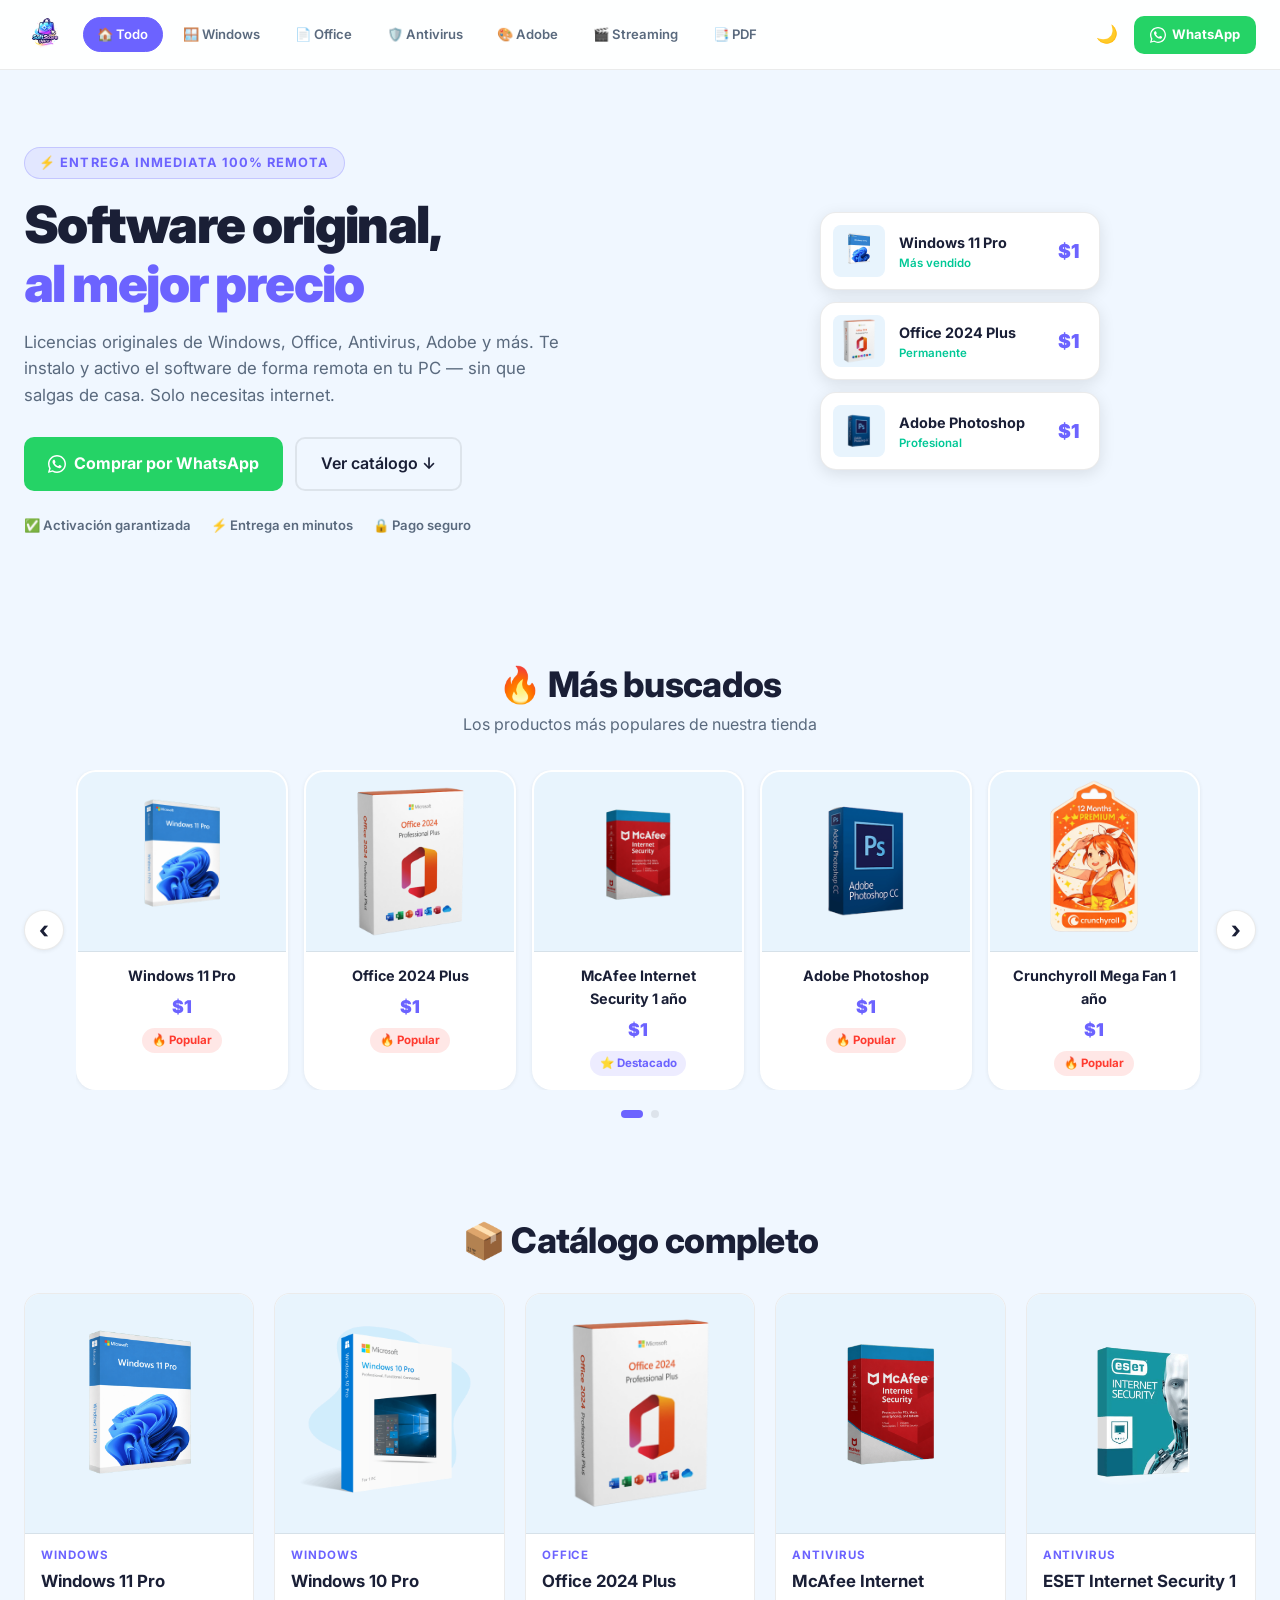
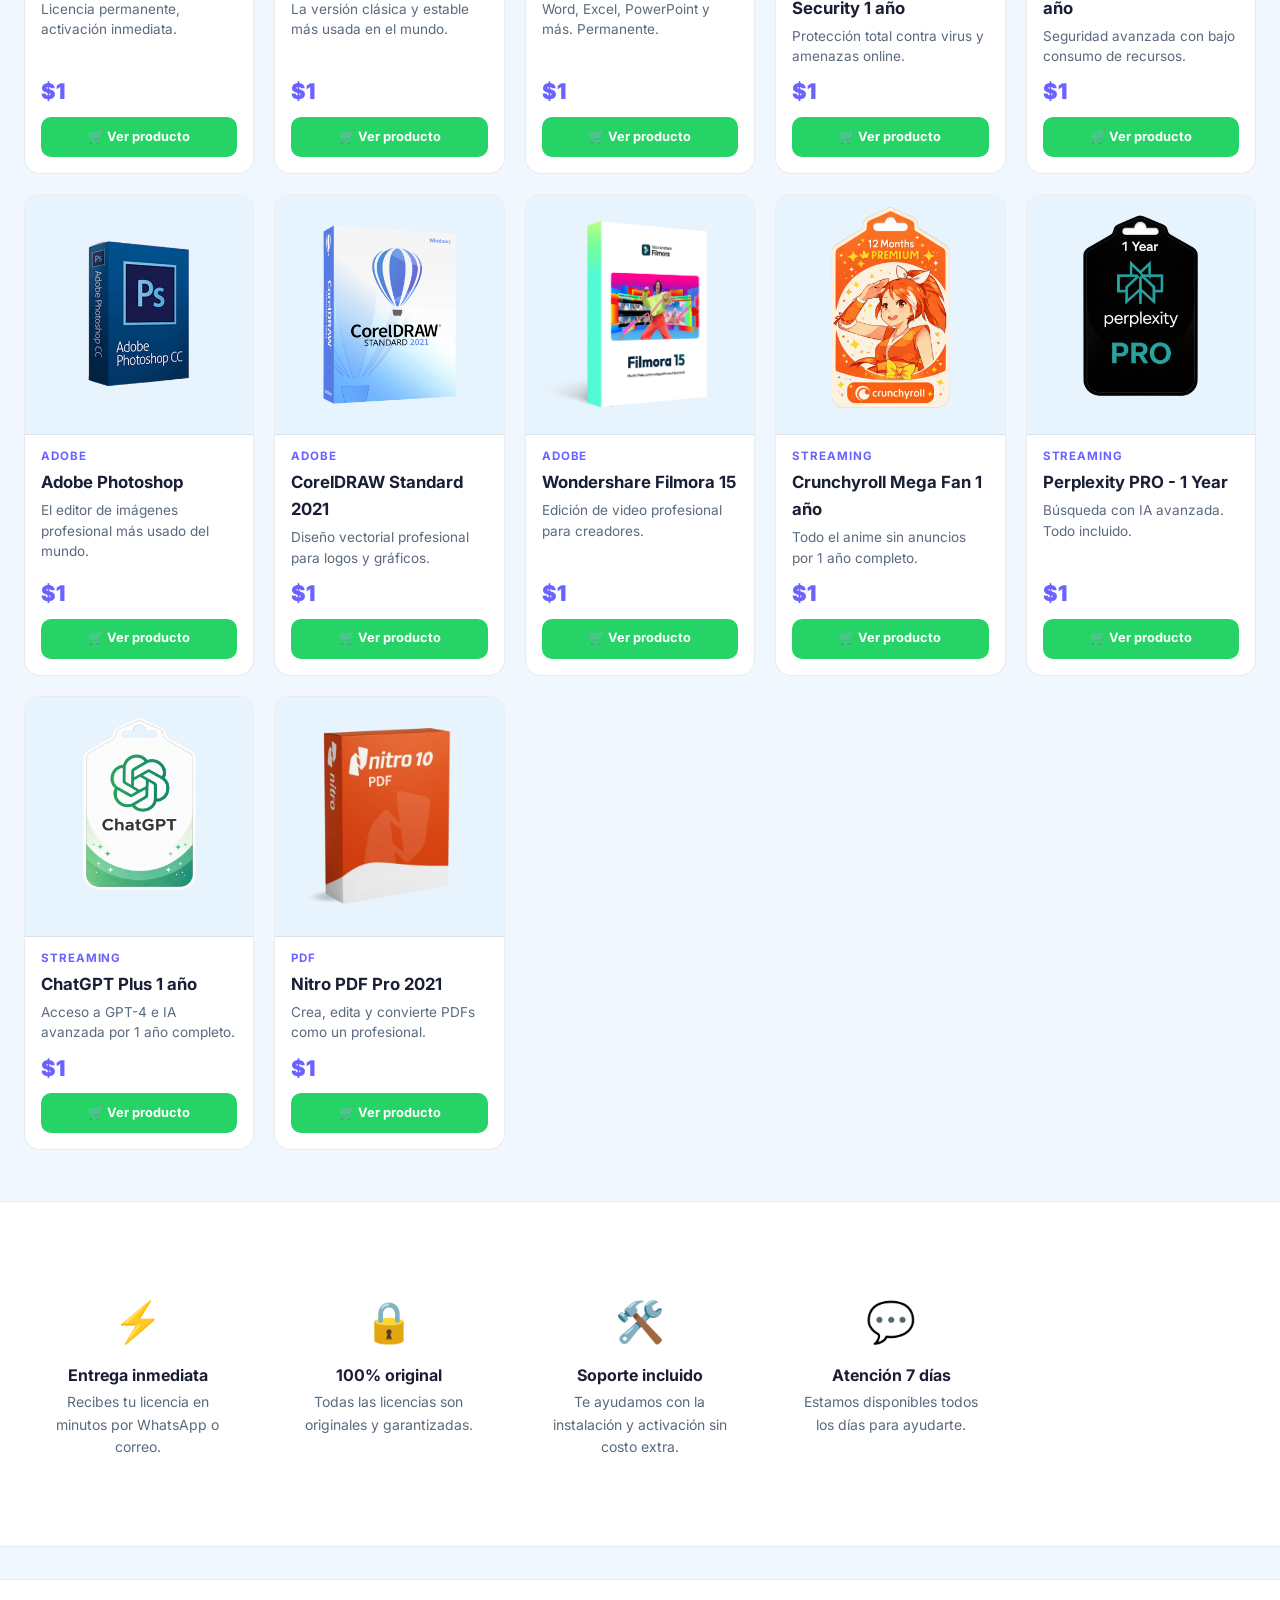
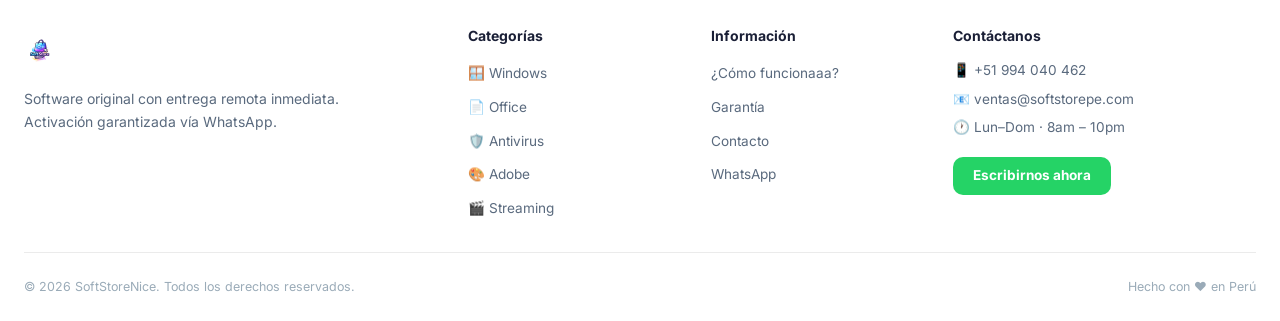
==== commit 846fdc9f: "Fix typo in footer link text cambio rapido para ver si se sube los cambios" ====
--- a/softstorenice_v2_fixed (1)/sitio_v2/index.html
+++ b/softstorenice_v2_fixed (1)/sitio_v2/index.html
@@ -372,7 +372,7 @@
     <div class="footer-col">
       <h4>Información</h4>
       <ul>
-        <li><a href="#como-funciona">¿Cómo funciona?</a></li>
+        <li><a href="#como-funciona">¿Cómo funcionaaa?</a></li>
         <li><a href="#garantia">Garantía</a></li>
         <li><a href="#contacto">Contacto</a></li>
         <li><a href="https://wa.me/51994040462" target="_blank" rel="noopener">WhatsApp</a></li>
@@ -398,4 +398,4 @@
 
 <script src="script.js"></script>
 </body>
-</html>+</html>
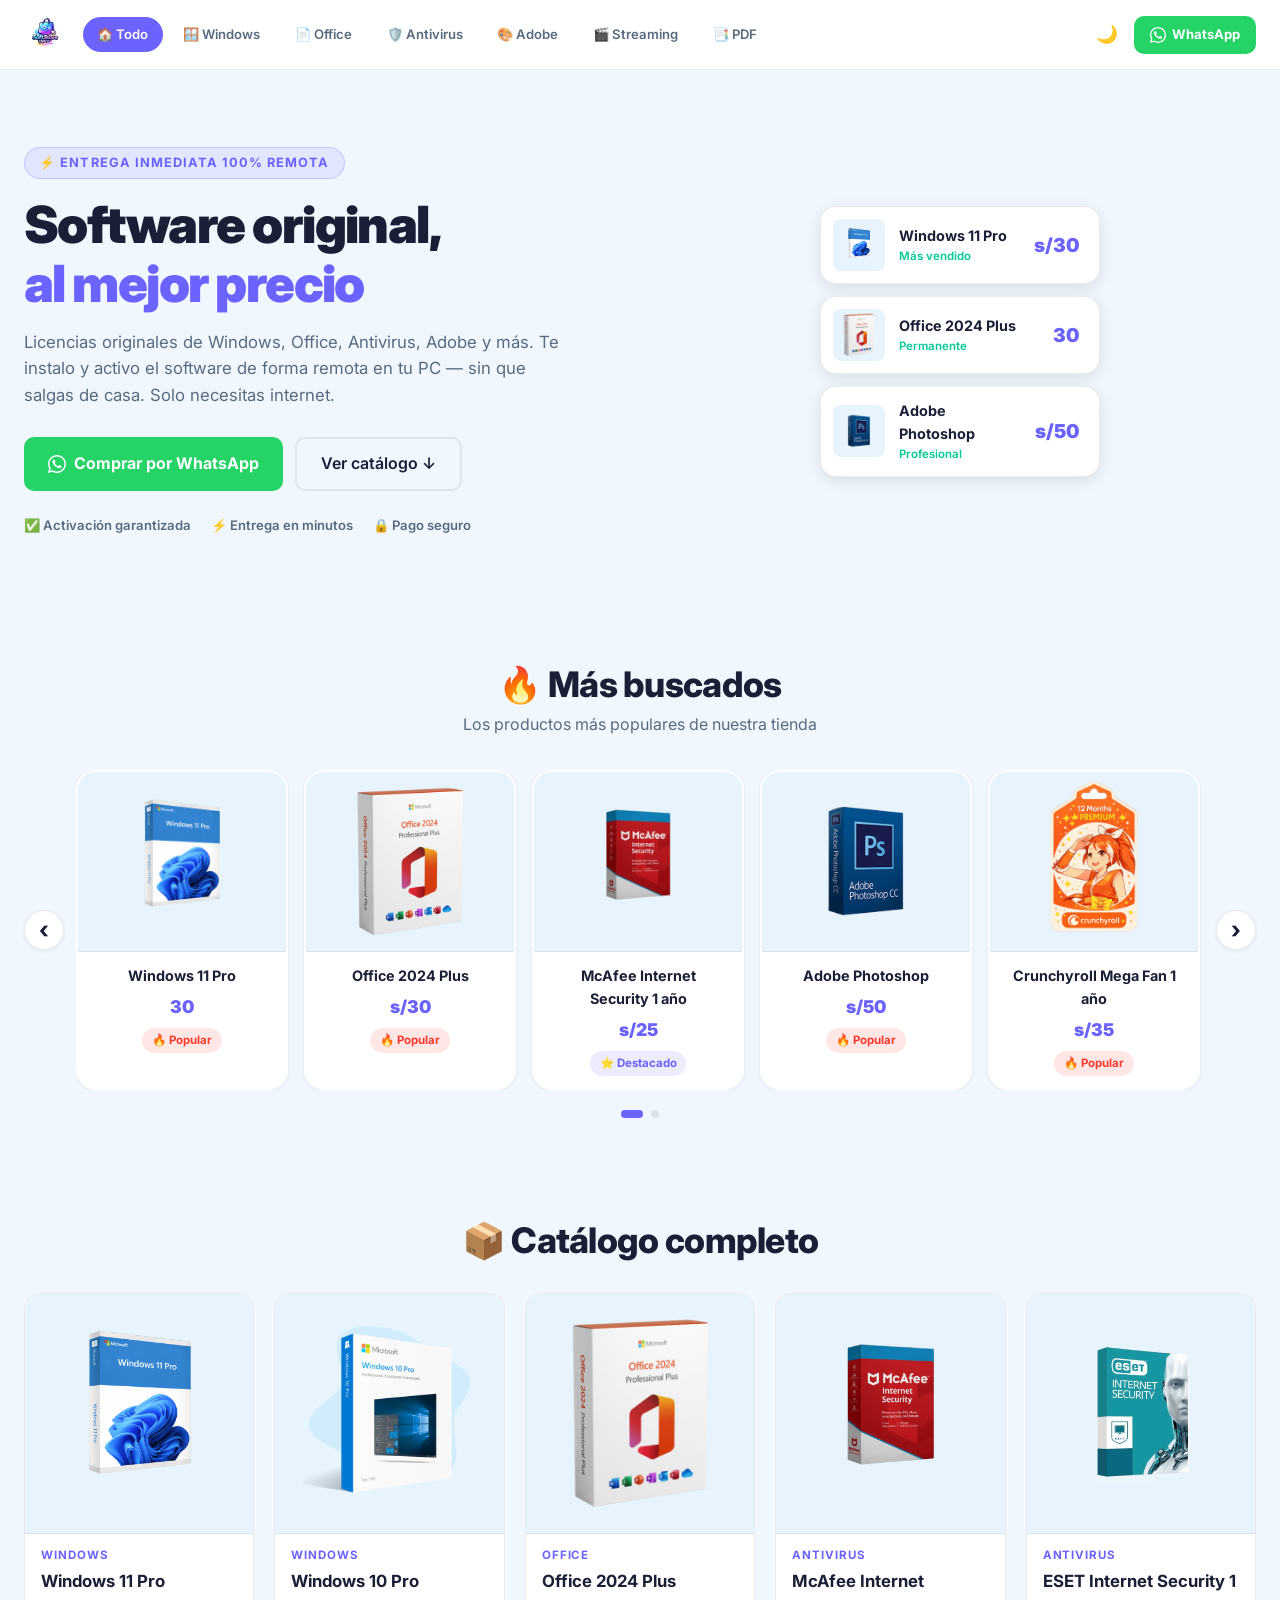
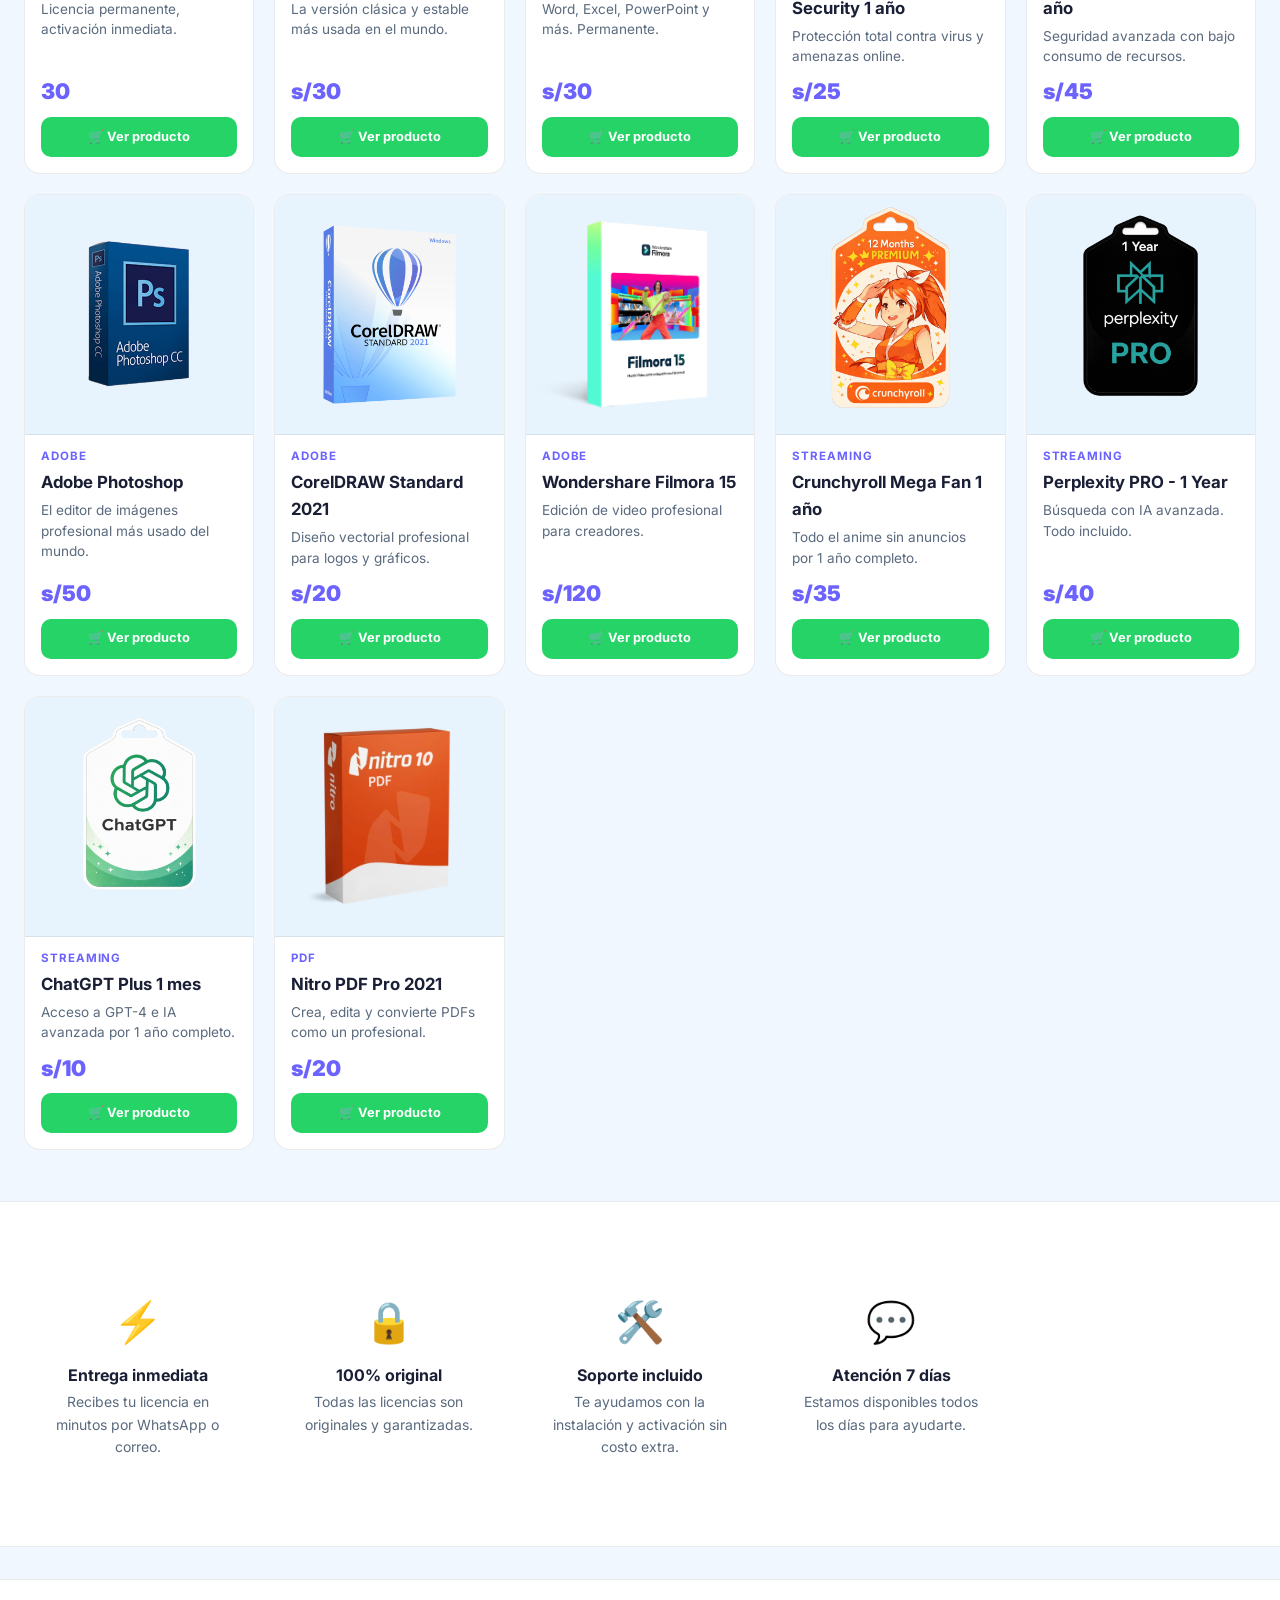
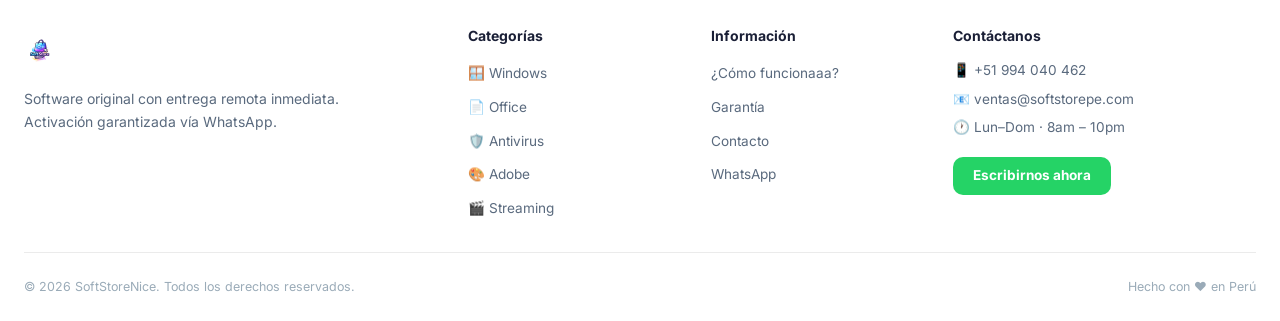
==== commit 09dd9212: "Update index.html" ====
--- a/softstorenice_v2_fixed (1)/sitio_v2/index.html
+++ b/softstorenice_v2_fixed (1)/sitio_v2/index.html
@@ -13,7 +13,7 @@
 <body>
 
 <!-- ============================================================
-     📝 SECCIÓN DE NOTAS PARA EL DESARROLLADOR
+     📝 SECCIÓN DE NOTAS PARA EL DESARROLLADOR FER
      ------------------------------------------------------------
      Este bloque está oculto en la página (display:none).
      Contiene recordatorios y tareas pendientes para quien
@@ -170,7 +170,7 @@
           <div class="hfc-name">Windows 11 Pro</div>
           <div class="hfc-tag">Más vendido</div>
         </div>
-        <div class="hfc-price">$1</div>
+        <div class="hfc-price">s/30</div>
       </div>
       <div class="hero-float-card delay1">
         <!-- MODIFICADO: imagen real Office 2024 Plus en lugar del emoji 📄 -->
@@ -179,7 +179,7 @@
           <div class="hfc-name">Office 2024 Plus</div>
           <div class="hfc-tag">Permanente</div>
         </div>
-        <div class="hfc-price">$1</div>
+        <div class="hfc-price">30</div>
       </div>
       <div class="hero-float-card delay2">
         <!-- MODIFICADO: imagen real Adobe Photoshop en lugar del emoji 🎨 -->
@@ -188,7 +188,7 @@
           <div class="hfc-name">Adobe Photoshop</div>
           <div class="hfc-tag">Profesional</div>
         </div>
-        <div class="hfc-price">$1</div>
+        <div class="hfc-price">s/50</div>
       </div>
     </div>
   </section>
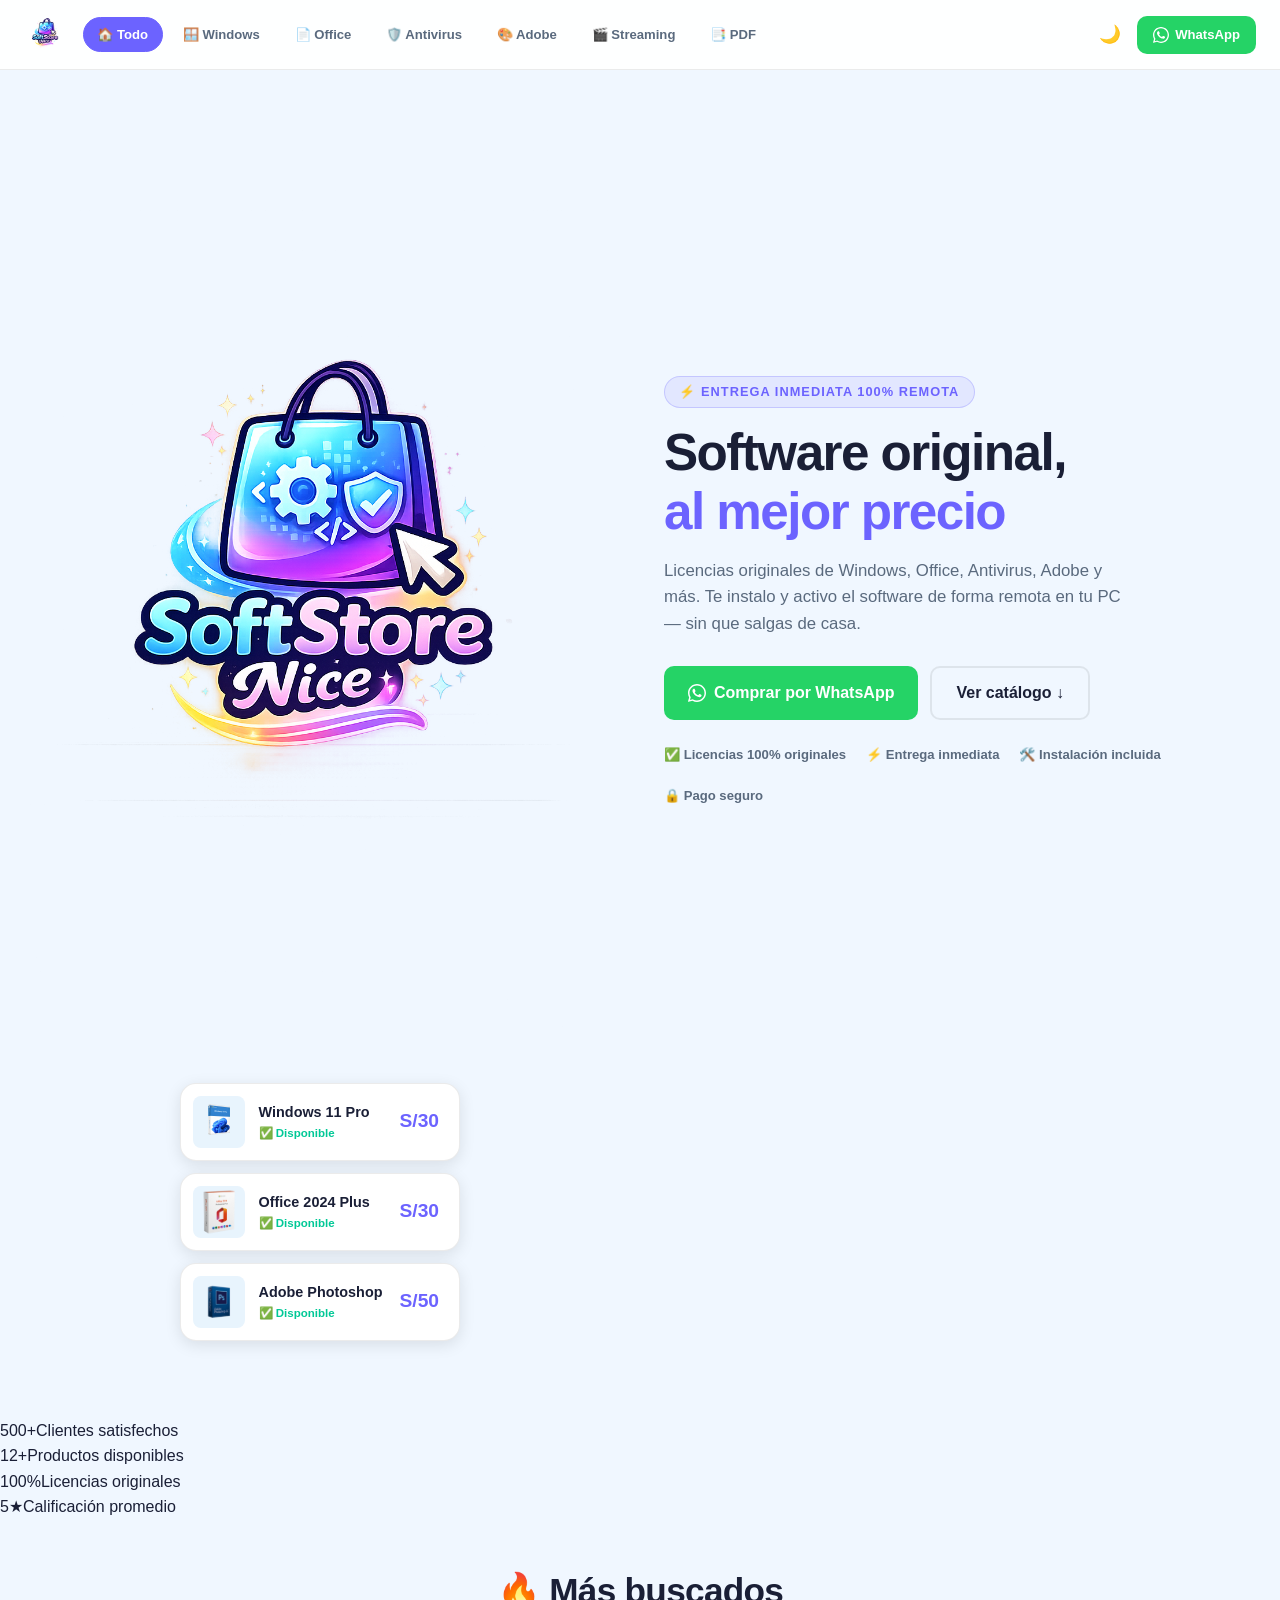
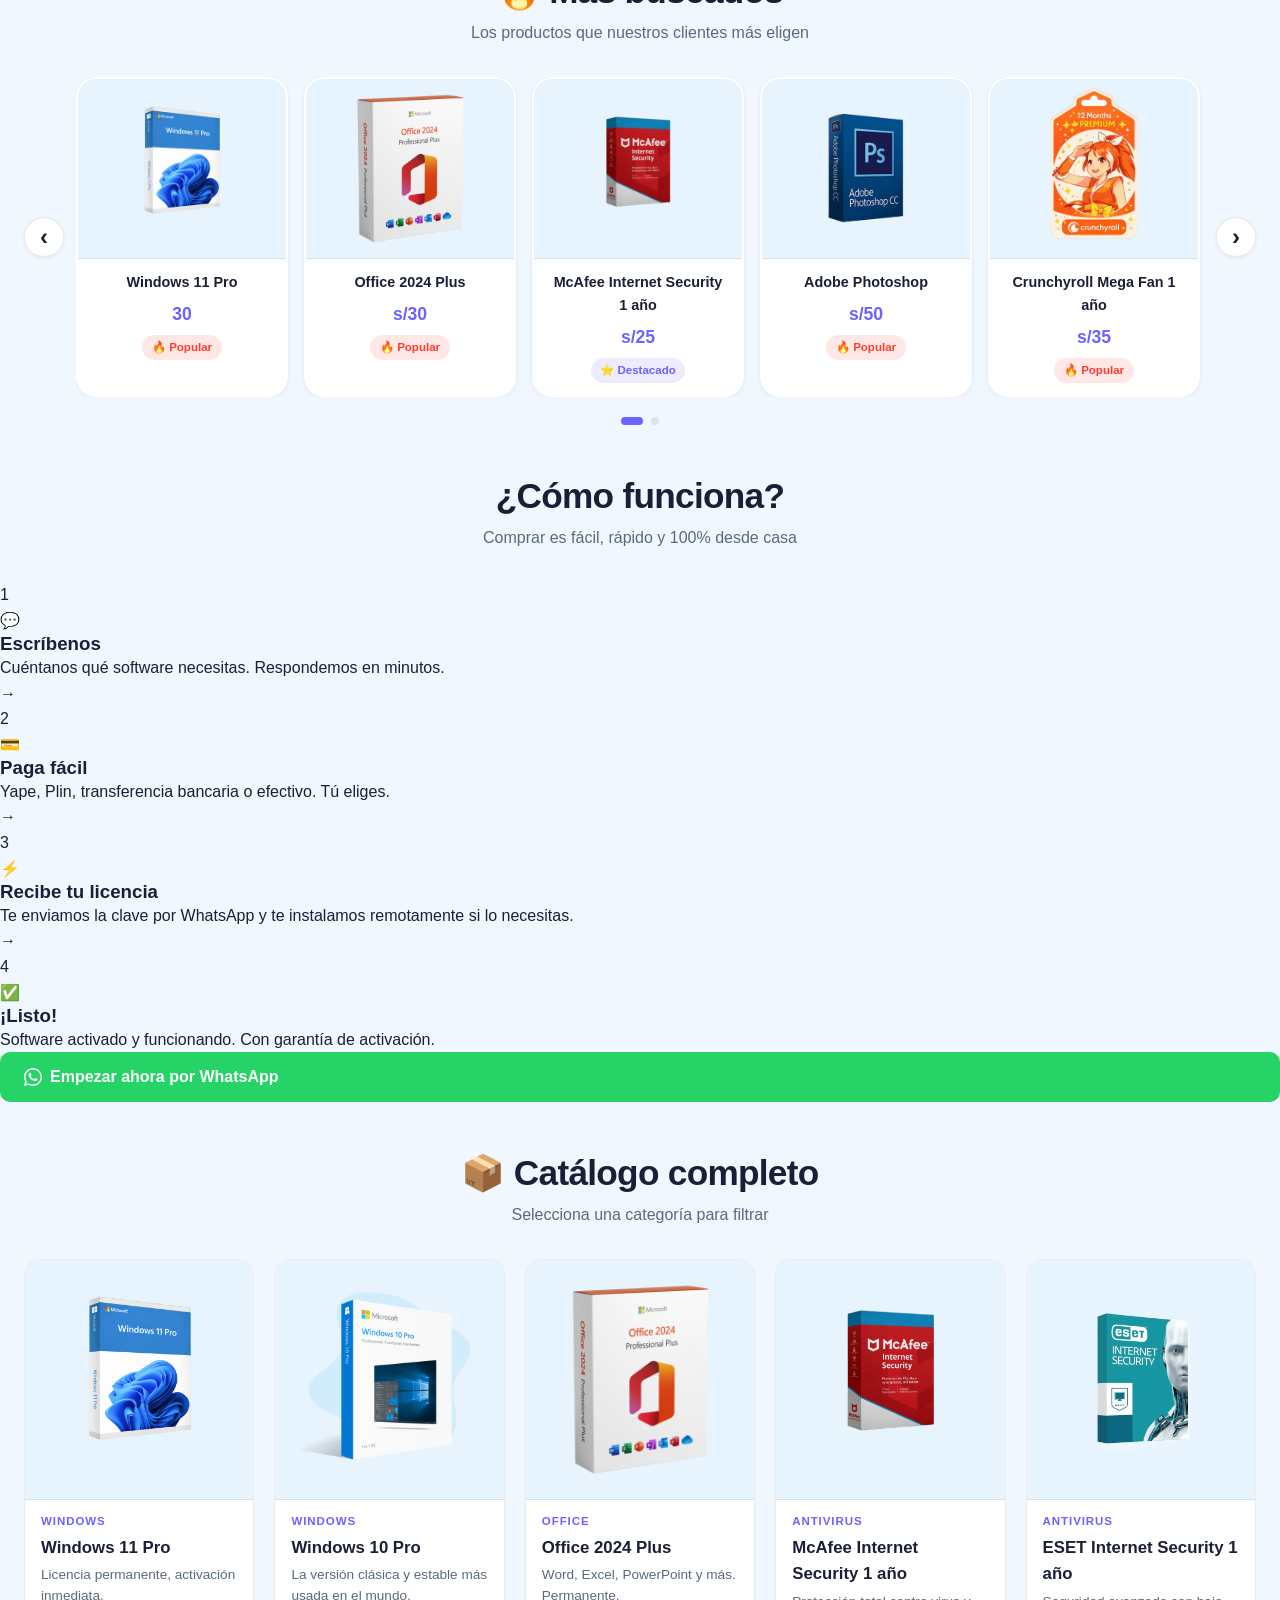
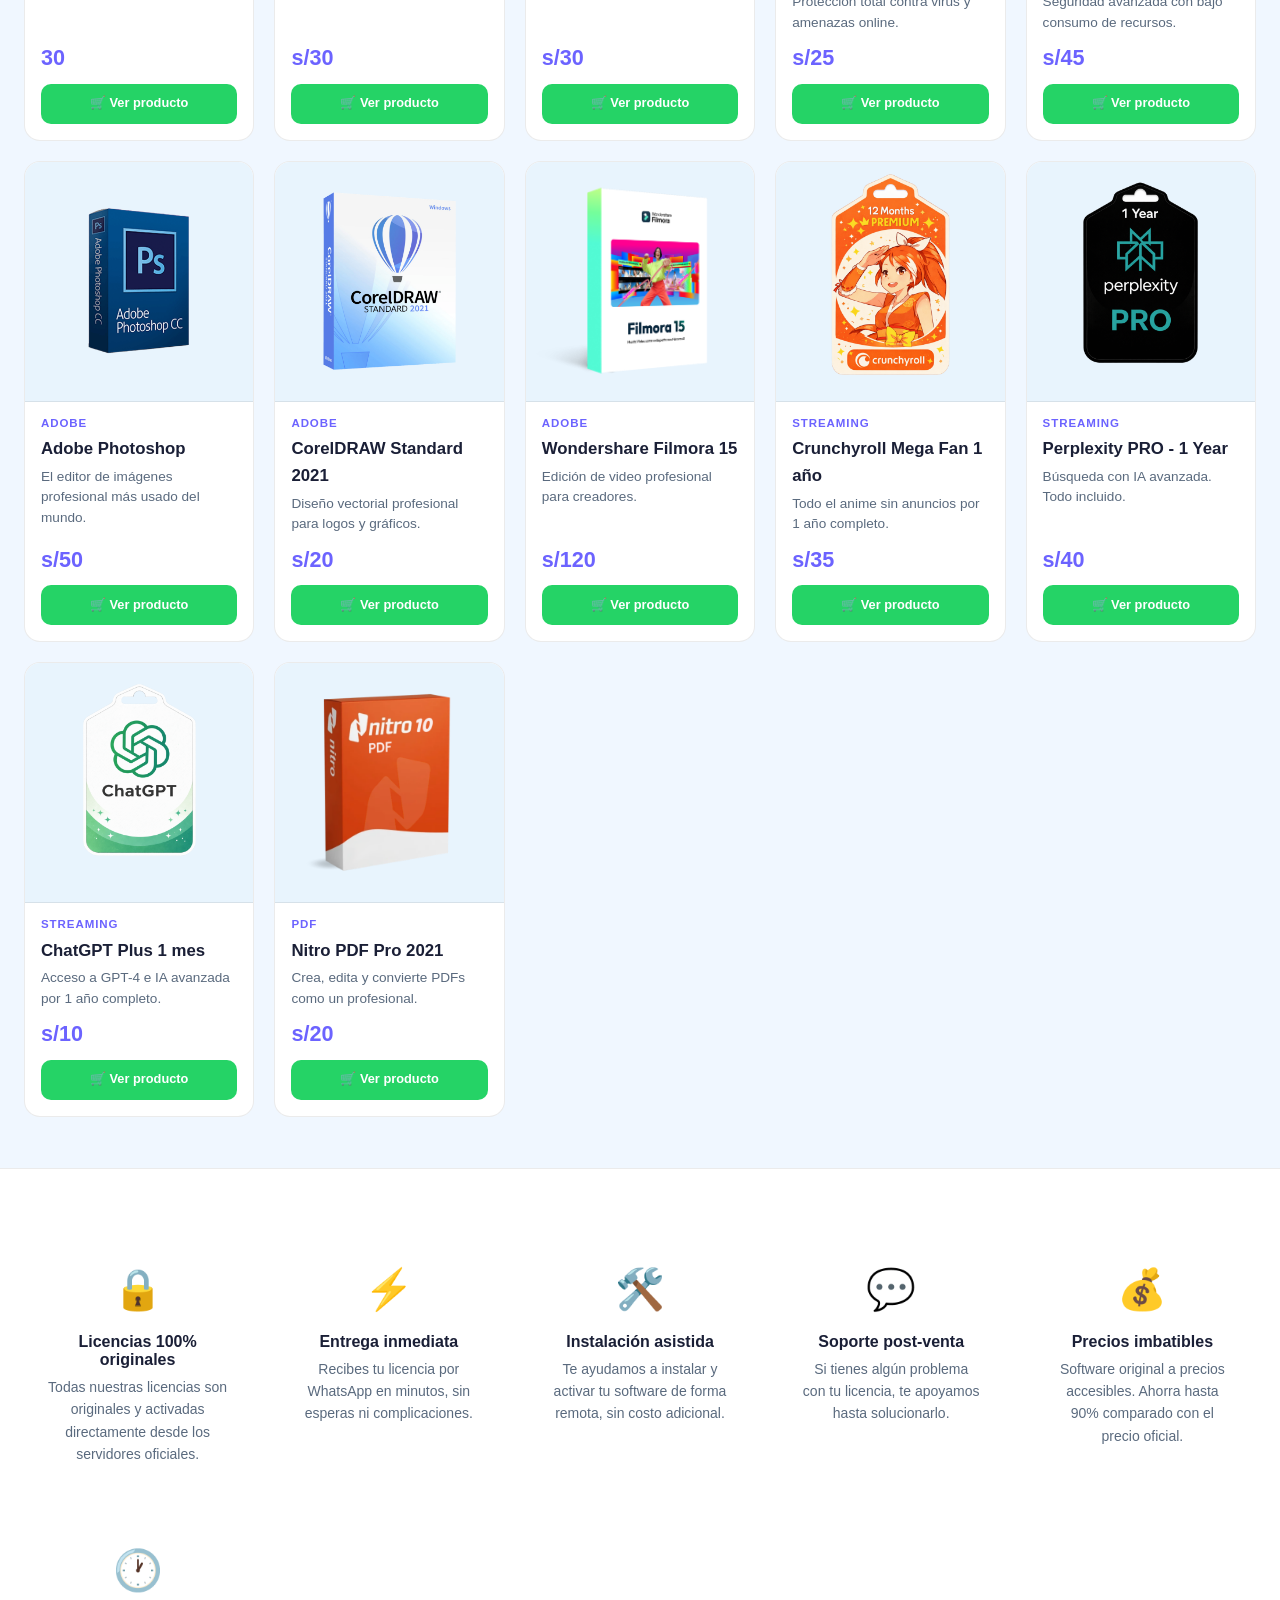
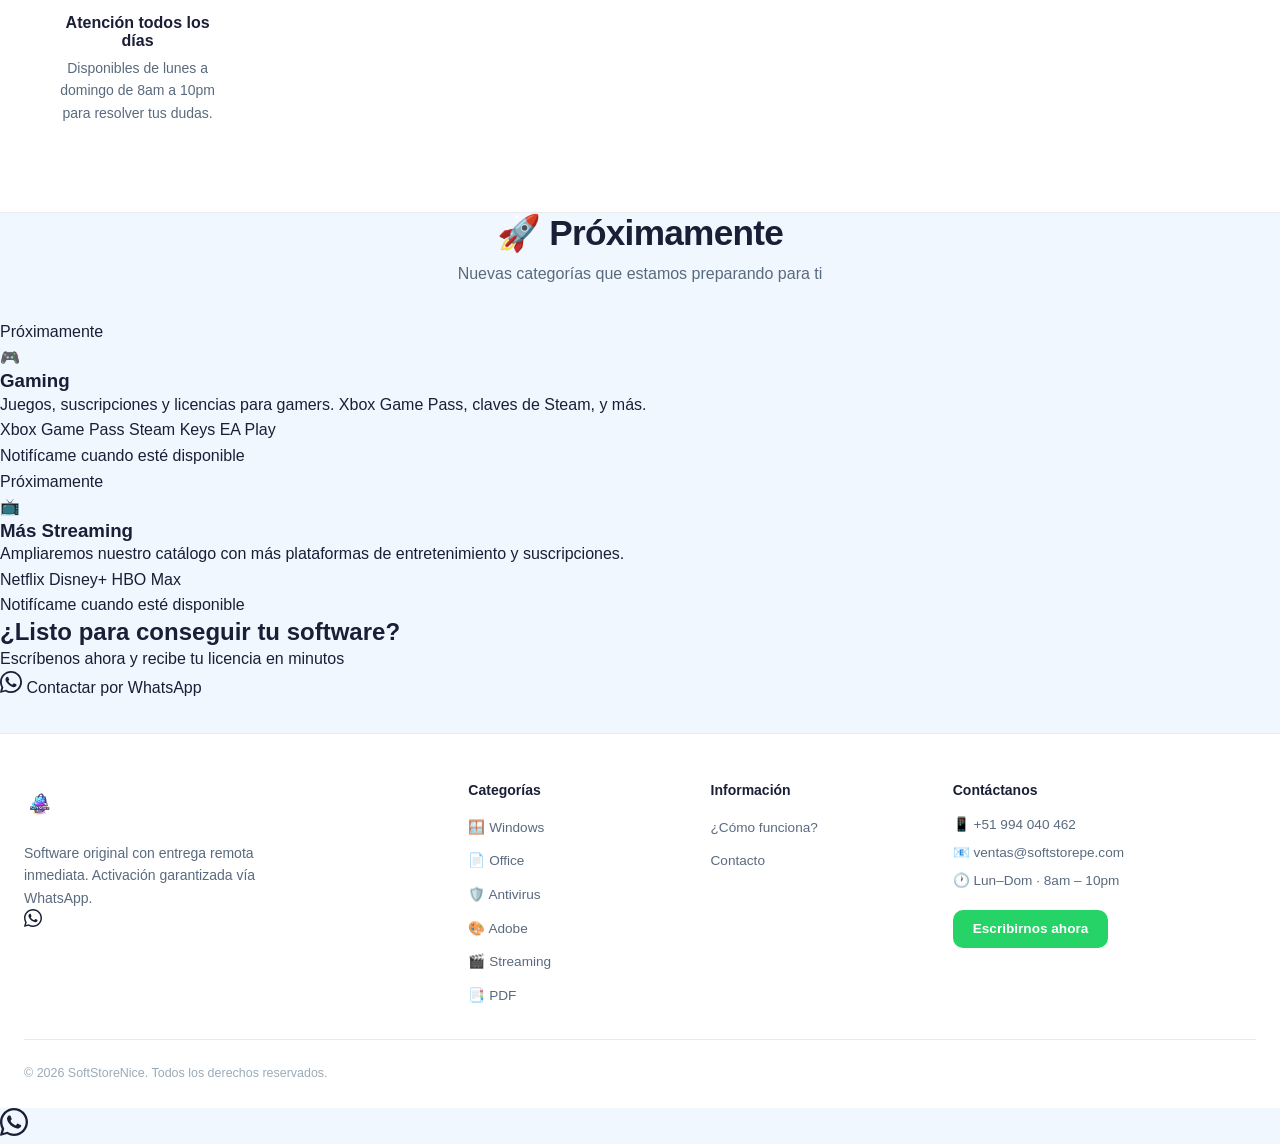
==== commit af88701a: "v_2 html" ====
--- a/softstorenice_v2_fixed (1)/sitio_v2/index.html
+++ b/softstorenice_v2_fixed (1)/sitio_v2/index.html
@@ -7,83 +7,16 @@
   <meta name="description" content="Compra software original: Windows, Office, Antivirus, Adobe, Streaming y más. Entrega 100% remota e inmediata vía WhatsApp." />
   <link rel="preconnect" href="https://fonts.googleapis.com">
   <link rel="preconnect" href="https://fonts.gstatic.com" crossorigin>
-  <link href="https://fonts.googleapis.com/css2?family=Inter:wght@400;500;600;700;800;900&display=swap" rel="stylesheet">
+  <link href="https://fonts.googleapis.com/css2?family=Plus+Jakarta+Sans:wght@400;500;600;700;800;900&display=swap" rel="stylesheet">
   <link rel="stylesheet" href="style.css" />
 </head>
 <body>
 
-<!-- ============================================================
-     📝 SECCIÓN DE NOTAS PARA EL DESARROLLADOR FER
-     ------------------------------------------------------------
-     Este bloque está oculto en la página (display:none).
-     Contiene recordatorios y tareas pendientes para quien
-     trabaje en el proyecto en el futuro.
-
-     PARA MOSTRAR ESTE BLOQUE: cambia display:none por display:block
-     o simplemente búscalo en el código para leer las notas.
-     ============================================================
-
-<div id="devNotes" style="display:none;">
-
-  ✅ TAREAS COMPLETADAS:
-  - Carrusel automático en sección de destacados
-  - Transición fluida entre modo oscuro y claro
-  - Scroll centrado al seleccionar una categoría
-  - Comentarios en español en los 3 archivos
-
-  🔧 PENDIENTE / POR HACER:
-  - Cambiar el número de WhatsApp: busca "51999999999" en script.js
-  - Reemplazar las descripciones de producto ("Aquí descripción...")
-  - Agregar imágenes reales de productos (ver notas en script.js)
-  - Configurar dominio y hosting
-  - Implementar sistema de pago (ver bloque comentado en HTML)
-  - Agregar Google Analytics o Meta Pixel
-
-  💡 AGREGAR UN PRODUCTO NUEVO:
-  1. Abre script.js
-  2. Copia un bloque de producto existente en la BD
-  3. Cambia el id (número único), cat, icon, name, short, price
-  4. Rellena desc, features y specs
-  5. Si quiere que aparezca en "Más buscados": pon destacado: true
-
-  💡 AGREGAR UNA CATEGORÍA NUEVA:
-  1. En script.js → renderCatalogo() → añade en catNames
-  2. En index.html → añade un <button class="cat-btn"> en .cat-nav
-  3. También añade el mismo botón en .mobile-menu
-
-  🎨 CAMBIAR COLORES:
-  - Edita las variables en style.css dentro de :root (modo claro)
-    y [data-theme="dark"] (modo oscuro)
-
-  ⏱ VELOCIDAD DEL CARRUSEL:
-  - Cambia el valor de INTERVALO_MS en script.js (~línea 90)
-    Ejemplo: 3500 = 3.5 segundos entre slides
-
-</div>
--->
-
-<!-- ============================================================
-     HEADER STICKY
-     ------------------------------------------------------------
-     Barra superior fija. Contiene:
-     - Logo (lleva a inicio)
-     - Menú de categorías (.cat-nav) — se oculta en móvil
-     - Botón de tema claro/oscuro
-     - Botón de WhatsApp
-     - Hamburguesa (solo visible en móvil)
-     ============================================================ -->
 <header class="site-header" id="siteHeader">
   <div class="header-inner">
-
-    <!-- Logo: usa la imagen real SoftStoreNice.png. Al hacer clic vuelve al inicio.
-         NOTA: Se reemplazó el SVG genérico por la imagen de marca oficial. -->
     <a href="#" class="logo logo-img" onclick="showPage('home')">
       <img src="img/SoftStoreNice.png" alt="SoftStoreNice" class="logo-image">
     </a>
-
-    <!-- MENÚ DE CATEGORÍAS (desktop) -->
-    <!-- NOTA: Para agregar una categoría, copia un <button> y
-         cambia data-cat y el texto. También añádelo en .mobile-menu -->
     <nav class="cat-nav" aria-label="Categorías">
       <button class="cat-btn active" data-cat="all"       onclick="filterCat('all',this)">🏠 Todo</button>
       <button class="cat-btn"        data-cat="windows"   onclick="filterCat('windows',this)">🪟 Windows</button>
@@ -93,27 +26,16 @@
       <button class="cat-btn"        data-cat="streaming" onclick="filterCat('streaming',this)">🎬 Streaming</button>
       <button class="cat-btn"        data-cat="pdf"       onclick="filterCat('pdf',this)">📑 PDF</button>
     </nav>
-
     <div class="header-actions">
-      <!-- Botón de cambio de tema (oscuro/claro) -->
       <button class="theme-toggle" id="themeToggle" aria-label="Cambiar tema">🌙</button>
-
-      <!-- Botón de WhatsApp — CAMBIAR EL NÚMERO AQUÍ -->
       <a href="https://wa.me/51994040462?text=Hola,%20quiero%20información%20sobre%20sus%20productos"
          target="_blank" rel="noopener" class="btn-whatsapp-header">
-        <svg width="16" height="16" viewBox="0 0 24 24" fill="currentColor">
-          <path d="M17.472 14.382c-.297-.149-1.758-.867-2.03-.967-.273-.099-.471-.148-.67.15-.197.297-.767.966-.94 1.164-.173.199-.347.223-.644.075-.297-.15-1.255-.463-2.39-1.475-.883-.788-1.48-1.761-1.653-2.059-.173-.297-.018-.458.13-.606.134-.133.298-.347.446-.52.149-.174.198-.298.298-.497.099-.198.05-.371-.025-.52-.075-.149-.669-1.612-.916-2.207-.242-.579-.487-.5-.669-.51-.173-.008-.371-.01-.57-.01-.198 0-.52.074-.792.372-.272.297-1.04 1.016-1.04 2.479 0 1.462 1.065 2.875 1.213 3.074.149.198 2.096 3.2 5.077 4.487.709.306 1.262.489 1.694.625.712.227 1.36.195 1.871.118.571-.085 1.758-.719 2.006-1.413.248-.694.248-1.289.173-1.413-.074-.124-.272-.198-.57-.347z"/>
-          <path d="M12 0C5.373 0 0 5.373 0 12c0 2.123.554 4.116 1.524 5.845L.057 23.143a.5.5 0 0 0 .614.614l5.298-1.467A11.95 11.95 0 0 0 12 24c6.627 0 12-5.373 12-12S18.627 0 12 0zm0 22c-1.886 0-3.65-.5-5.176-1.373l-.372-.214-3.862 1.07 1.086-3.748-.233-.385A9.953 9.953 0 0 1 2 12C2 6.477 6.477 2 12 2s10 4.477 10 10-4.477 10-10 10z"/>
-        </svg>
-        WhatsApp
+        <svg width="16" height="16" viewBox="0 0 24 24" fill="currentColor"><path d="M17.472 14.382c-.297-.149-1.758-.867-2.03-.967-.273-.099-.471-.148-.67.15-.197.297-.767.966-.94 1.164-.173.199-.347.223-.644.075-.297-.15-1.255-.463-2.39-1.475-.883-.788-1.48-1.761-1.653-2.059-.173-.297-.018-.458.13-.606.134-.133.298-.347.446-.52.149-.174.198-.298.298-.497.099-.198.05-.371-.025-.52-.075-.149-.669-1.612-.916-2.207-.242-.579-.487-.5-.669-.51-.173-.008-.371-.01-.57-.01-.198 0-.52.074-.792.372-.272.297-1.04 1.016-1.04 2.479 0 1.462 1.065 2.875 1.213 3.074.149.198 2.096 3.2 5.077 4.487.709.306 1.262.489 1.694.625.712.227 1.36.195 1.871.118.571-.085 1.758-.719 2.006-1.413.248-.694.248-1.289.173-1.413-.074-.124-.272-.198-.57-.347z"/><path d="M12 0C5.373 0 0 5.373 0 12c0 2.123.554 4.116 1.524 5.845L.057 23.143a.5.5 0 0 0 .614.614l5.298-1.467A11.95 11.95 0 0 0 12 24c6.627 0 12-5.373 12-12S18.627 0 12 0zm0 22c-1.886 0-3.65-.5-5.176-1.373l-.372-.214-3.862 1.07 1.086-3.748-.233-.385A9.953 9.953 0 0 1 2 12C2 6.477 6.477 2 12 2s10 4.477 10 10-4.477 10-10 10z"/></svg>
+        <span>WhatsApp</span>
       </a>
-
-      <!-- Botón hamburguesa (solo en móvil) -->
       <button class="hamburger" id="hamburger" aria-label="Menú" onclick="toggleMobileMenu()">☰</button>
     </div>
   </div>
-
-  <!-- MENÚ MÓVIL — se despliega al tocar la hamburguesa -->
   <div class="mobile-menu" id="mobileMenu">
     <button class="cat-btn" onclick="filterCat('all',this);toggleMobileMenu()">🏠 Todo</button>
     <button class="cat-btn" onclick="filterCat('windows',this);toggleMobileMenu()">🪟 Windows</button>
@@ -125,239 +47,193 @@
   </div>
 </header>
 
-<!-- ============================================================
-     PÁGINA: INICIO (HOME)
-     ============================================================ -->
 <main id="pageHome">
 
-  <!-- ── HERO BANNER ──────────────────────────────────────────
-       Sección principal de bienvenida con título, descripción
-       y botones de acción. Las tarjetas flotantes son decorativas.
-       ─────────────────────────────────────────────────────── -->
+  <!-- HERO BANNER -->
   <section class="hero-banner">
+    <div class="hero-logo-wrap">
+      <div class="hero-logo-glow"></div>
+      <img src="img/SoftStoreNice.png" alt="SoftStoreNice" class="hero-logo-big">
+    </div>
     <div class="hero-content">
       <div class="hero-badge">⚡ Entrega inmediata 100% remota</div>
       <h1>Software original,<br><span class="hero-highlight">al mejor precio</span></h1>
-      <!-- MODIFICADO: descripción actualizada para reflejar el servicio de instalación
-           remota vía TeamViewer/AnyDesk que ofrece el vendedor -->
-      <p>Licencias originales de Windows, Office, Antivirus, Adobe y más. Te instalo y activo el software de forma remota en tu PC — sin que salgas de casa. Solo necesitas internet.</p>
+      <p>Licencias originales de Windows, Office, Antivirus, Adobe y más. Te instalo y activo el software de forma remota en tu PC — sin que salgas de casa.</p>
       <div class="hero-ctas">
-        <!-- CAMBIAR EL NÚMERO DE WHATSAPP EN ESTE ENLACE -->
-        <a href="https://wa.me/51994040462?text=Hola,%20quiero%20comprar%20software"
-           target="_blank" rel="noopener" class="btn-primary-hero">
-          <svg width="18" height="18" viewBox="0 0 24 24" fill="currentColor">
-            <path d="M17.472 14.382c-.297-.149-1.758-.867-2.03-.967-.273-.099-.471-.148-.67.15-.197.297-.767.966-.94 1.164-.173.199-.347.223-.644.075-.297-.15-1.255-.463-2.39-1.475-.883-.788-1.48-1.761-1.653-2.059-.173-.297-.018-.458.13-.606.134-.133.298-.347.446-.52.149-.174.198-.298.298-.497.099-.198.05-.371-.025-.52-.075-.149-.669-1.612-.916-2.207-.242-.579-.487-.5-.669-.51-.173-.008-.371-.01-.57-.01-.198 0-.52.074-.792.372-.272.297-1.04 1.016-1.04 2.479 0 1.462 1.065 2.875 1.213 3.074.149.198 2.096 3.2 5.077 4.487.709.306 1.262.489 1.694.625.712.227 1.36.195 1.871.118.571-.085 1.758-.719 2.006-1.413.248-.694.248-1.289.173-1.413-.074-.124-.272-.198-.57-.347z"/>
-            <path d="M12 0C5.373 0 0 5.373 0 12c0 2.123.554 4.116 1.524 5.845L.057 23.143a.5.5 0 0 0 .614.614l5.298-1.467A11.95 11.95 0 0 0 12 24c6.627 0 12-5.373 12-12S18.627 0 12 0zm0 22c-1.886 0-3.65-.5-5.176-1.373l-.372-.214-3.862 1.07 1.086-3.748-.233-.385A9.953 9.953 0 0 1 2 12C2 6.477 6.477 2 12 2s10 4.477 10 10-4.477 10-10 10z"/>
-          </svg>
+        <a href="https://wa.me/51994040462?text=Hola,%20quiero%20comprar%20software" target="_blank" rel="noopener" class="btn-primary-hero">
+          <svg width="18" height="18" viewBox="0 0 24 24" fill="currentColor"><path d="M17.472 14.382c-.297-.149-1.758-.867-2.03-.967-.273-.099-.471-.148-.67.15-.197.297-.767.966-.94 1.164-.173.199-.347.223-.644.075-.297-.15-1.255-.463-2.39-1.475-.883-.788-1.48-1.761-1.653-2.059-.173-.297-.018-.458.13-.606.134-.133.298-.347.446-.52.149-.174.198-.298.298-.497.099-.198.05-.371-.025-.52-.075-.149-.669-1.612-.916-2.207-.242-.579-.487-.5-.669-.51-.173-.008-.371-.01-.57-.01-.198 0-.52.074-.792.372-.272.297-1.04 1.016-1.04 2.479 0 1.462 1.065 2.875 1.213 3.074.149.198 2.096 3.2 5.077 4.487.709.306 1.262.489 1.694.625.712.227 1.36.195 1.871.118.571-.085 1.758-.719 2.006-1.413.248-.694.248-1.289.173-1.413-.074-.124-.272-.198-.57-.347z"/><path d="M12 0C5.373 0 0 5.373 0 12c0 2.123.554 4.116 1.524 5.845L.057 23.143a.5.5 0 0 0 .614.614l5.298-1.467A11.95 11.95 0 0 0 12 24c6.627 0 12-5.373 12-12S18.627 0 12 0zm0 22c-1.886 0-3.65-.5-5.176-1.373l-.372-.214-3.862 1.07 1.086-3.748-.233-.385A9.953 9.953 0 0 1 2 12C2 6.477 6.477 2 12 2s10 4.477 10 10-4.477 10-10 10z"/></svg>
           Comprar por WhatsApp
         </a>
         <button class="btn-secondary-hero" onclick="scrollToCatalog()">Ver catálogo ↓</button>
       </div>
       <div class="hero-trust">
-        <span>✅ Activación garantizada</span>
-        <span>⚡ Entrega en minutos</span>
+        <span>✅ Licencias 100% originales</span>
+        <span>⚡ Entrega inmediata</span>
+        <span>🛠️ Instalación incluida</span>
         <span>🔒 Pago seguro</span>
       </div>
     </div>
-
-    <!-- Tarjetas decorativas animadas — MODIFICADO: ahora muestran la imagen
-         real del producto en lugar del emoji, para mayor impacto visual -->
-    <div class="hero-visual" aria-hidden="true">
-      <div class="hero-float-card">
-        <!-- MODIFICADO: imagen real Windows 11 Pro en lugar del emoji 🪟 -->
-        <img src="img/Windows 11 Pro.png" alt="Windows 11 Pro" class="hfc-img">
-        <div>
-          <div class="hfc-name">Windows 11 Pro</div>
-          <div class="hfc-tag">Más vendido</div>
+    <div class="hero-visual">
+      <div class="hero-float-card"><img src="img/Windows 11 Pro.png" alt="Windows 11 Pro" class="hfc-img"><div><div class="hfc-name">Windows 11 Pro</div><div class="hfc-tag">✅ Disponible</div></div><div class="hfc-price">S/30</div></div>
+      <div class="hero-float-card delay1"><img src="img/Office 2024 Professional Plus.png" alt="Office 2024" class="hfc-img"><div><div class="hfc-name">Office 2024 Plus</div><div class="hfc-tag">✅ Disponible</div></div><div class="hfc-price">S/30</div></div>
+      <div class="hero-float-card delay2"><img src="img/Adobe Photoshop.png" alt="Adobe Photoshop" class="hfc-img"><div><div class="hfc-name">Adobe Photoshop</div><div class="hfc-tag">✅ Disponible</div></div><div class="hfc-price">S/50</div></div>
+    </div>
+  </section>
+
+  <!-- STATS BAR -->
+  <section class="stats-bar">
+    <div class="stats-inner">
+      <div class="stat-item"><span class="stat-number">500+</span><span class="stat-label">Clientes satisfechos</span></div>
+      <div class="stat-divider"></div>
+      <div class="stat-item"><span class="stat-number">12+</span><span class="stat-label">Productos disponibles</span></div>
+      <div class="stat-divider"></div>
+      <div class="stat-item"><span class="stat-number">100%</span><span class="stat-label">Licencias originales</span></div>
+      <div class="stat-divider"></div>
+      <div class="stat-item"><span class="stat-number">5★</span><span class="stat-label">Calificación promedio</span></div>
+    </div>
+  </section>
+
+  <!-- MÁS BUSCADOS -->
+  <section class="section-destacados">
+    <div class="section-header"><h2>🔥 Más buscados</h2><p>Los productos que nuestros clientes más eligen</p></div>
+    <div id="destacadosGrid"></div>
+  </section>
+
+  <!-- CÓMO FUNCIONA -->
+  <section class="section-como-funciona" id="como-funciona">
+    <div class="como-inner">
+      <div class="section-header"><h2>¿Cómo funciona?</h2><p>Comprar es fácil, rápido y 100% desde casa</p></div>
+      <div class="steps-grid">
+        <div class="step-card fade-in"><div class="step-number">1</div><div class="step-icon">💬</div><h3>Escríbenos</h3><p>Cuéntanos qué software necesitas. Respondemos en minutos.</p></div>
+        <div class="step-connector">→</div>
+        <div class="step-card fade-in"><div class="step-number">2</div><div class="step-icon">💳</div><h3>Paga fácil</h3><p>Yape, Plin, transferencia bancaria o efectivo. Tú eliges.</p></div>
+        <div class="step-connector">→</div>
+        <div class="step-card fade-in"><div class="step-number">3</div><div class="step-icon">⚡</div><h3>Recibe tu licencia</h3><p>Te enviamos la clave por WhatsApp y te instalamos remotamente si lo necesitas.</p></div>
+        <div class="step-connector">→</div>
+        <div class="step-card fade-in"><div class="step-number">4</div><div class="step-icon">✅</div><h3>¡Listo!</h3><p>Software activado y funcionando. Con garantía de activación.</p></div>
+      </div>
+      <div class="como-cta">
+        <a href="https://wa.me/51994040462?text=Hola,%20quiero%20comprar%20software" target="_blank" rel="noopener" class="btn-primary-hero">
+          <svg width="18" height="18" viewBox="0 0 24 24" fill="currentColor"><path d="M17.472 14.382c-.297-.149-1.758-.867-2.03-.967-.273-.099-.471-.148-.67.15-.197.297-.767.966-.94 1.164-.173.199-.347.223-.644.075-.297-.15-1.255-.463-2.39-1.475-.883-.788-1.48-1.761-1.653-2.059-.173-.297-.018-.458.13-.606.134-.133.298-.347.446-.52.149-.174.198-.298.298-.497.099-.198.05-.371-.025-.52-.075-.149-.669-1.612-.916-2.207-.242-.579-.487-.5-.669-.51-.173-.008-.371-.01-.57-.01-.198 0-.52.074-.792.372-.272.297-1.04 1.016-1.04 2.479 0 1.462 1.065 2.875 1.213 3.074.149.198 2.096 3.2 5.077 4.487.709.306 1.262.489 1.694.625.712.227 1.36.195 1.871.118.571-.085 1.758-.719 2.006-1.413.248-.694.248-1.289.173-1.413-.074-.124-.272-.198-.57-.347z"/><path d="M12 0C5.373 0 0 5.373 0 12c0 2.123.554 4.116 1.524 5.845L.057 23.143a.5.5 0 0 0 .614.614l5.298-1.467A11.95 11.95 0 0 0 12 24c6.627 0 12-5.373 12-12S18.627 0 12 0zm0 22c-1.886 0-3.65-.5-5.176-1.373l-.372-.214-3.862 1.07 1.086-3.748-.233-.385A9.953 9.953 0 0 1 2 12C2 6.477 6.477 2 12 2s10 4.477 10 10-4.477 10-10 10z"/></svg>
+          Empezar ahora por WhatsApp
+        </a>
+      </div>
+    </div>
+  </section>
+
+  <!-- CATÁLOGO -->
+  <section class="section-catalogo" id="catalogSection">
+    <div class="section-header"><h2 id="catalogTitle">📦 Catálogo completo</h2><p>Selecciona una categoría para filtrar</p></div>
+    <div class="productos-grid" id="productosGrid"></div>
+  </section>
+
+  <!-- POR QUÉ ELEGIRNOS -->
+  <section class="section-why" id="garantia">
+    <div class="why-grid">
+      <div class="why-card fade-in"><div class="why-icon">🔒</div><h3>Licencias 100% originales</h3><p>Todas nuestras licencias son originales y activadas directamente desde los servidores oficiales.</p></div>
+      <div class="why-card fade-in"><div class="why-icon">⚡</div><h3>Entrega inmediata</h3><p>Recibes tu licencia por WhatsApp en minutos, sin esperas ni complicaciones.</p></div>
+      <div class="why-card fade-in"><div class="why-icon">🛠️</div><h3>Instalación asistida</h3><p>Te ayudamos a instalar y activar tu software de forma remota, sin costo adicional.</p></div>
+      <div class="why-card fade-in"><div class="why-icon">💬</div><h3>Soporte post-venta</h3><p>Si tienes algún problema con tu licencia, te apoyamos hasta solucionarlo.</p></div>
+      <div class="why-card fade-in"><div class="why-icon">💰</div><h3>Precios imbatibles</h3><p>Software original a precios accesibles. Ahorra hasta 90% comparado con el precio oficial.</p></div>
+      <div class="why-card fade-in"><div class="why-icon">🕐</div><h3>Atención todos los días</h3><p>Disponibles de lunes a domingo de 8am a 10pm para resolver tus dudas.</p></div>
+    </div>
+  </section>
+
+  <!-- PRÓXIMAMENTE — GAMING & STREAMING -->
+  <section class="section-proximamente">
+    <div class="prox-inner">
+      <div class="section-header">
+        <h2>🚀 Próximamente</h2>
+        <p>Nuevas categorías que estamos preparando para ti</p>
+      </div>
+      <div class="prox-grid">
+        <div class="prox-card fade-in">
+          <div class="prox-badge">Próximamente</div>
+          <div class="prox-icon">🎮</div>
+          <h3>Gaming</h3>
+          <p>Juegos, suscripciones y licencias para gamers. Xbox Game Pass, claves de Steam, y más.</p>
+          <div class="prox-tags">
+            <span>Xbox Game Pass</span>
+            <span>Steam Keys</span>
+            <span>EA Play</span>
+          </div>
+          <a href="https://wa.me/51994040462?text=Hola,%20me%20interesa%20la%20categoría%20Gaming" target="_blank" rel="noopener" class="prox-notify-btn">Notifícame cuando esté disponible</a>
         </div>
-        <div class="hfc-price">s/30</div>
-      </div>
-      <div class="hero-float-card delay1">
-        <!-- MODIFICADO: imagen real Office 2024 Plus en lugar del emoji 📄 -->
-        <img src="img/Office 2024 Professional Plus.png" alt="Office 2024 Plus" class="hfc-img">
-        <div>
-          <div class="hfc-name">Office 2024 Plus</div>
-          <div class="hfc-tag">Permanente</div>
+        <div class="prox-card prox-card--streaming fade-in">
+          <div class="prox-badge prox-badge--stream">Próximamente</div>
+          <div class="prox-icon">📺</div>
+          <h3>Más Streaming</h3>
+          <p>Ampliaremos nuestro catálogo con más plataformas de entretenimiento y suscripciones.</p>
+          <div class="prox-tags">
+            <span>Netflix</span>
+            <span>Disney+</span>
+            <span>HBO Max</span>
+          </div>
+          <a href="https://wa.me/51994040462?text=Hola,%20me%20interesa%20más%20opciones%20de%20Streaming" target="_blank" rel="noopener" class="prox-notify-btn prox-notify-btn--stream">Notifícame cuando esté disponible</a>
         </div>
-        <div class="hfc-price">30</div>
-      </div>
-      <div class="hero-float-card delay2">
-        <!-- MODIFICADO: imagen real Adobe Photoshop en lugar del emoji 🎨 -->
-        <img src="img/Adobe Photoshop.png" alt="Adobe Photoshop" class="hfc-img">
-        <div>
-          <div class="hfc-name">Adobe Photoshop</div>
-          <div class="hfc-tag">Profesional</div>
-        </div>
-        <div class="hfc-price">s/50</div>
-      </div>
-    </div>
-  </section>
-
-  <!-- ── SECCIÓN DESTACADOS (CARRUSEL) ────────────────────────
-       Muestra los productos con destacado: true en un slider
-       automático. El contenido lo genera script.js en renderCarrusel().
-       El id="catalogSection" es el punto de scroll al filtrar.
-       ─────────────────────────────────────────────────────── -->
-  <section class="section-destacados" id="catalogSection">
-    <div class="section-header">
-      <h2>🔥 Más buscados</h2>
-      <p>Los productos más populares de nuestra tienda</p>
-    </div>
-    <!-- El carrusel se inyecta aquí por JavaScript (renderCarrusel) -->
-    <div id="destacadosGrid"></div>
-  </section>
-
-  <!-- ── CATÁLOGO COMPLETO (GRID) ─────────────────────────────
-       Muestra todos los productos o los filtrados por categoría.
-       El título y el contenido los genera script.js en renderCatalogo().
-       ─────────────────────────────────────────────────────── -->
-  <section class="section-catalogo">
-    <div class="section-header">
-      <h2 id="catalogTitle">📦 Catálogo completo</h2>
-    </div>
-    <!-- Las tarjetas de producto se inyectan aquí por JavaScript -->
-    <div class="productos-grid" id="productosGrid"></div>
-  </section>
-
-  <!-- ── POR QUÉ ELEGIRNOS ──────────────────────────────────── -->
-  <section class="section-why">
-    <div class="why-grid">
-      <div class="why-card">
-        <div class="why-icon">⚡</div>
-        <h3>Entrega inmediata</h3>
-        <p>Recibes tu licencia en minutos por WhatsApp o correo.</p>
-      </div>
-      <div class="why-card">
-        <div class="why-icon">🔒</div>
-        <h3>100% original</h3>
-        <p>Todas las licencias son originales y garantizadas.</p>
-      </div>
-      <div class="why-card">
-        <div class="why-icon">🛠️</div>
-        <h3>Soporte incluido</h3>
-        <p>Te ayudamos con la instalación y activación sin costo extra.</p>
-      </div>
-      <div class="why-card">
-        <div class="why-icon">💬</div>
-        <h3>Atención 7 días</h3>
-        <p>Estamos disponibles todos los días para ayudarte.</p>
-      </div>
+      </div>
+    </div>
+  </section>
+
+  <!-- CTA FINAL -->
+  <section class="section-cta-final">
+    <div class="cta-final-inner">
+      <h2>¿Listo para conseguir tu software?</h2>
+      <p>Escríbenos ahora y recibe tu licencia en minutos</p>
+      <a href="https://wa.me/51994040462?text=Hola,%20quiero%20información%20sobre%20sus%20productos" target="_blank" rel="noopener" class="btn-cta-final">
+        <svg width="22" height="22" viewBox="0 0 24 24" fill="currentColor"><path d="M17.472 14.382c-.297-.149-1.758-.867-2.03-.967-.273-.099-.471-.148-.67.15-.197.297-.767.966-.94 1.164-.173.199-.347.223-.644.075-.297-.15-1.255-.463-2.39-1.475-.883-.788-1.48-1.761-1.653-2.059-.173-.297-.018-.458.13-.606.134-.133.298-.347.446-.52.149-.174.198-.298.298-.497.099-.198.05-.371-.025-.52-.075-.149-.669-1.612-.916-2.207-.242-.579-.487-.5-.669-.51-.173-.008-.371-.01-.57-.01-.198 0-.52.074-.792.372-.272.297-1.04 1.016-1.04 2.479 0 1.462 1.065 2.875 1.213 3.074.149.198 2.096 3.2 5.077 4.487.709.306 1.262.489 1.694.625.712.227 1.36.195 1.871.118.571-.085 1.758-.719 2.006-1.413.248-.694.248-1.289.173-1.413-.074-.124-.272-.198-.57-.347z"/><path d="M12 0C5.373 0 0 5.373 0 12c0 2.123.554 4.116 1.524 5.845L.057 23.143a.5.5 0 0 0 .614.614l5.298-1.467A11.95 11.95 0 0 0 12 24c6.627 0 12-5.373 12-12S18.627 0 12 0zm0 22c-1.886 0-3.65-.5-5.176-1.373l-.372-.214-3.862 1.07 1.086-3.748-.233-.385A9.953 9.953 0 0 1 2 12C2 6.477 6.477 2 12 2s10 4.477 10 10-4.477 10-10 10z"/></svg>
+        Contactar por WhatsApp
+      </a>
     </div>
   </section>
 
 </main>
 
-<!-- ============================================================
-     PÁGINA: DETALLE DE PRODUCTO
-     ------------------------------------------------------------
-     Se muestra cuando el usuario hace clic en un producto.
-     El contenido lo rellena script.js en showProduct(id).
-     Está oculta por defecto (display:none).
-     ============================================================ -->
+<!-- PÁGINA DETALLE PRODUCTO -->
 <div id="pageProduct" style="display:none;">
   <div class="product-page">
-
-    <!-- Ruta de navegación (breadcrumb) -->
     <nav class="breadcrumb" aria-label="Ruta">
       <button onclick="showPage('home')" class="breadcrumb-link">Inicio</button>
-      <span>›</span>
-      <span id="prodBreadCat"></span>
-      <span>›</span>
-      <span id="prodBreadName"></span>
+      <span>›</span><span id="prodBreadCat"></span><span>›</span><span id="prodBreadName"></span>
     </nav>
-
-    <!-- Detalle principal: imagen + info -->
     <div class="product-detail">
-
-      <!-- Caja de imagen del producto -->
-      <!-- NOTA: Para mostrar imágenes reales, descomenta el <img>
-           de abajo y agrega el campo "imagen" a cada producto en script.js -->
       <div class="product-image-box">
-        <div class="product-image-placeholder" id="prodImagePlaceholder" style="display:none;">
-          <span id="prodImageIcon" style="font-size:5rem;">📦</span>
-          <p class="img-note">Imagen disponible próximamente</p>
-        </div>
+        <div class="product-image-placeholder" id="prodImagePlaceholder" style="display:none;"><span id="prodImageIcon" style="font-size:5rem;">📦</span><p class="img-note">Imagen disponible próximamente</p></div>
         <img id="prodImage" src="" alt="" style="width:100%;max-width:500px;border-radius:16px;object-fit:contain;" loading="lazy">
       </div>
-
-      <!-- Información del producto (se rellena por JS) -->
       <div class="product-info">
         <div class="prod-cat-badge" id="prodCatBadge"></div>
         <h1 id="prodName"></h1>
         <div class="prod-rating">⭐⭐⭐⭐⭐ <span>(Licencia original)</span></div>
-
-        <div class="prod-price-box">
-          <span class="prod-price" id="prodPrice"></span>
-          <span class="prod-price-note">Precio por licencia</span>
+        <div class="prod-price-box"><span class="prod-price" id="prodPrice"></span><span class="prod-price-note">Precio por licencia</span></div>
+        <ul class="prod-features" id="prodFeatures"></ul>
+        <div class="prod-delivery">
+          <div class="delivery-item"><span class="delivery-icon">⚡</span><div><strong>Entrega remota inmediata</strong><p>Recibes tu licencia por WhatsApp en minutos</p></div></div>
+          <div class="delivery-item"><span class="delivery-icon">🛠️</span><div><strong>Instalación asistida incluida</strong><p>Te ayudamos a instalar y activar sin costo extra</p></div></div>
         </div>
-
-        <!-- Lista de características del producto -->
-        <ul class="prod-features" id="prodFeatures"></ul>
-
-        <!-- Información de entrega -->
-        <div class="prod-delivery">
-          <div class="delivery-item">
-            <span class="delivery-icon">⚡</span>
-            <div>
-              <strong>Entrega remota inmediata</strong>
-              <p>Recibes tu licencia por WhatsApp en minutos</p>
-            </div>
-          </div>
-          <div class="delivery-item">
-            <span class="delivery-icon">🛠️</span>
-            <div>
-              <strong>Instalación asistida incluida</strong>
-              <p>Te ayudamos a instalar y activar sin costo extra</p>
-            </div>
-          </div>
-        </div>
-
-        <!-- ZONA RESERVADA PARA FUTURO SISTEMA DE PAGO:
-             Descomenta esto cuando implementes carrito/pasarela de pago
-        <div class="payment-section" id="paymentSection" style="display:none;">
-          <button class="btn-add-cart">Agregar al carrito</button>
-        </div> -->
-
-        <!-- Botón de compra por WhatsApp (enlace generado por JS) -->
         <a href="#" id="prodWaBtn" target="_blank" rel="noopener" class="btn-buy-whatsapp">
-          <svg width="22" height="22" viewBox="0 0 24 24" fill="currentColor">
-            <path d="M17.472 14.382c-.297-.149-1.758-.867-2.03-.967-.273-.099-.471-.148-.67.15-.197.297-.767.966-.94 1.164-.173.199-.347.223-.644.075-.297-.15-1.255-.463-2.39-1.475-.883-.788-1.48-1.761-1.653-2.059-.173-.297-.018-.458.13-.606.134-.133.298-.347.446-.52.149-.174.198-.298.298-.497.099-.198.05-.371-.025-.52-.075-.149-.669-1.612-.916-2.207-.242-.579-.487-.5-.669-.51-.173-.008-.371-.01-.57-.01-.198 0-.52.074-.792.372-.272.297-1.04 1.016-1.04 2.479 0 1.462 1.065 2.875 1.213 3.074.149.198 2.096 3.2 5.077 4.487.709.306 1.262.489 1.694.625.712.227 1.36.195 1.871.118.571-.085 1.758-.719 2.006-1.413.248-.694.248-1.289.173-1.413-.074-.124-.272-.198-.57-.347z"/>
-            <path d="M12 0C5.373 0 0 5.373 0 12c0 2.123.554 4.116 1.524 5.845L.057 23.143a.5.5 0 0 0 .614.614l5.298-1.467A11.95 11.95 0 0 0 12 24c6.627 0 12-5.373 12-12S18.627 0 12 0zm0 22c-1.886 0-3.65-.5-5.176-1.373l-.372-.214-3.862 1.07 1.086-3.748-.233-.385A9.953 9.953 0 0 1 2 12C2 6.477 6.477 2 12 2s10 4.477 10 10-4.477 10-10 10z"/>
-          </svg>
+          <svg width="22" height="22" viewBox="0 0 24 24" fill="currentColor"><path d="M17.472 14.382c-.297-.149-1.758-.867-2.03-.967-.273-.099-.471-.148-.67.15-.197.297-.767.966-.94 1.164-.173.199-.347.223-.644.075-.297-.15-1.255-.463-2.39-1.475-.883-.788-1.48-1.761-1.653-2.059-.173-.297-.018-.458.13-.606.134-.133.298-.347.446-.52.149-.174.198-.298.298-.497.099-.198.05-.371-.025-.52-.075-.149-.669-1.612-.916-2.207-.242-.579-.487-.5-.669-.51-.173-.008-.371-.01-.57-.01-.198 0-.52.074-.792.372-.272.297-1.04 1.016-1.04 2.479 0 1.462 1.065 2.875 1.213 3.074.149.198 2.096 3.2 5.077 4.487.709.306 1.262.489 1.694.625.712.227 1.36.195 1.871.118.571-.085 1.758-.719 2.006-1.413.248-.694.248-1.289.173-1.413-.074-.124-.272-.198-.57-.347z"/><path d="M12 0C5.373 0 0 5.373 0 12c0 2.123.554 4.116 1.524 5.845L.057 23.143a.5.5 0 0 0 .614.614l5.298-1.467A11.95 11.95 0 0 0 12 24c6.627 0 12-5.373 12-12S18.627 0 12 0zm0 22c-1.886 0-3.65-.5-5.176-1.373l-.372-.214-3.862 1.07 1.086-3.748-.233-.385A9.953 9.953 0 0 1 2 12C2 6.477 6.477 2 12 2s10 4.477 10 10-4.477 10-10 10z"/></svg>
           Comprar por WhatsApp
         </a>
-
         <p class="prod-wa-note">Al hacer clic serás redirigido a WhatsApp para coordinar tu compra</p>
       </div>
     </div>
-
-    <!-- Descripción larga y tabla de especificaciones -->
-    <div class="product-description">
-      <h2>Descripción del producto</h2>
-      <p id="prodDesc"></p>
-      <div class="prod-specs" id="prodSpecs"></div>
-    </div>
-
-    <!-- Productos relacionados (misma categoría) -->
-    <div class="related-section">
-      <h2>También te puede interesar</h2>
-      <div class="productos-grid" id="relatedGrid"></div>
-    </div>
-
+    <div class="product-description"><h2>Descripción del producto</h2><p id="prodDesc"></p><div class="prod-specs" id="prodSpecs"></div></div>
+    <div class="related-section"><h2>También te puede interesar</h2><div class="productos-grid" id="relatedGrid"></div></div>
   </div>
 </div>
 
-<!-- ============================================================
-     FOOTER
-     ============================================================ -->
+<!-- FOOTER -->
 <footer class="site-footer">
   <div class="footer-inner">
     <div class="footer-brand">
-      <!-- Logo footer — también usa la imagen oficial SoftStoreNice.png -->
-      <a href="#" class="logo logo-img" onclick="showPage('home')">
-        <img src="img/SoftStoreNice.png" alt="SoftStoreNice" class="logo-image logo-image--footer">
-      </a>
+      <a href="#" class="logo logo-img" onclick="showPage('home')"><img src="img/SoftStoreNice.png" alt="SoftStoreNice" class="logo-image logo-image--footer"></a>
       <p>Software original con entrega remota inmediata. Activación garantizada vía WhatsApp.</p>
+      <div class="footer-social">
+        <a href="https://wa.me/51994040462" target="_blank" rel="noopener" class="footer-social-btn" aria-label="WhatsApp">
+          <svg width="18" height="18" viewBox="0 0 24 24" fill="currentColor"><path d="M17.472 14.382c-.297-.149-1.758-.867-2.03-.967-.273-.099-.471-.148-.67.15-.197.297-.767.966-.94 1.164-.173.199-.347.223-.644.075-.297-.15-1.255-.463-2.39-1.475-.883-.788-1.48-1.761-1.653-2.059-.173-.297-.018-.458.13-.606.134-.133.298-.347.446-.52.149-.174.198-.298.298-.497.099-.198.05-.371-.025-.52-.075-.149-.669-1.612-.916-2.207-.242-.579-.487-.5-.669-.51-.173-.008-.371-.01-.57-.01-.198 0-.52.074-.792.372-.272.297-1.04 1.016-1.04 2.479 0 1.462 1.065 2.875 1.213 3.074.149.198 2.096 3.2 5.077 4.487.709.306 1.262.489 1.694.625.712.227 1.36.195 1.871.118.571-.085 1.758-.719 2.006-1.413.248-.694.248-1.289.173-1.413-.074-.124-.272-.198-.57-.347z"/><path d="M12 0C5.373 0 0 5.373 0 12c0 2.123.554 4.116 1.524 5.845L.057 23.143a.5.5 0 0 0 .614.614l5.298-1.467A11.95 11.95 0 0 0 12 24c6.627 0 12-5.373 12-12S18.627 0 12 0zm0 22c-1.886 0-3.65-.5-5.176-1.373l-.372-.214-3.862 1.07 1.086-3.748-.233-.385A9.953 9.953 0 0 1 2 12C2 6.477 6.477 2 12 2s10 4.477 10 10-4.477 10-10 10z"/></svg>
+        </a>
+      </div>
     </div>
     <div class="footer-col">
       <h4>Categorías</h4>
@@ -367,34 +243,33 @@
         <li><button onclick="filterCat('antivirus',null);scrollToCatalog()">🛡️ Antivirus</button></li>
         <li><button onclick="filterCat('adobe',null);scrollToCatalog()">🎨 Adobe</button></li>
         <li><button onclick="filterCat('streaming',null);scrollToCatalog()">🎬 Streaming</button></li>
+        <li><button onclick="filterCat('pdf',null);scrollToCatalog()">📑 PDF</button></li>
       </ul>
     </div>
     <div class="footer-col">
       <h4>Información</h4>
       <ul>
-        <li><a href="#como-funciona">¿Cómo funcionaaa?</a></li>
-        <li><a href="#garantia">Garantía</a></li>
-        <li><a href="#contacto">Contacto</a></li>
-        <li><a href="https://wa.me/51994040462" target="_blank" rel="noopener">WhatsApp</a></li>
+        <li><button onclick="document.getElementById('como-funciona').scrollIntoView({behavior:'smooth'})">¿Cómo funciona?</button></li>
+        <li><a href="https://wa.me/51994040462" target="_blank" rel="noopener">Contacto</a></li>
       </ul>
     </div>
     <div class="footer-col">
-      <!-- NOTA: Actualiza el número de teléfono, email y horario aquí -->
       <h4>Contáctanos</h4>
       <p>📱 +51 994 040 462</p>
       <p>📧 ventas@softstorepe.com</p>
       <p>🕐 Lun–Dom · 8am – 10pm</p>
-      <a href="https://wa.me/51994040462?text=Hola,%20necesito%20ayuda"
-         target="_blank" rel="noopener" class="btn-footer-wa">
-        Escribirnos ahora
-      </a>
+      <a href="https://wa.me/51994040462?text=Hola,%20necesito%20ayuda" target="_blank" rel="noopener" class="btn-footer-wa">Escribirnos ahora</a>
     </div>
   </div>
   <div class="footer-bottom">
     <p>© 2026 SoftStoreNice. Todos los derechos reservados.</p>
-    <p>Hecho con ❤️ en Perú</p>
   </div>
 </footer>
+
+<!-- Botón flotante WhatsApp -->
+<a href="https://wa.me/51994040462?text=Hola,%20quiero%20información" target="_blank" rel="noopener" class="whatsapp-fab" aria-label="WhatsApp">
+  <svg width="28" height="28" viewBox="0 0 24 24" fill="currentColor"><path d="M17.472 14.382c-.297-.149-1.758-.867-2.03-.967-.273-.099-.471-.148-.67.15-.197.297-.767.966-.94 1.164-.173.199-.347.223-.644.075-.297-.15-1.255-.463-2.39-1.475-.883-.788-1.48-1.761-1.653-2.059-.173-.297-.018-.458.13-.606.134-.133.298-.347.446-.52.149-.174.198-.298.298-.497.099-.198.05-.371-.025-.52-.075-.149-.669-1.612-.916-2.207-.242-.579-.487-.5-.669-.51-.173-.008-.371-.01-.57-.01-.198 0-.52.074-.792.372-.272.297-1.04 1.016-1.04 2.479 0 1.462 1.065 2.875 1.213 3.074.149.198 2.096 3.2 5.077 4.487.709.306 1.262.489 1.694.625.712.227 1.36.195 1.871.118.571-.085 1.758-.719 2.006-1.413.248-.694.248-1.289.173-1.413-.074-.124-.272-.198-.57-.347z"/><path d="M12 0C5.373 0 0 5.373 0 12c0 2.123.554 4.116 1.524 5.845L.057 23.143a.5.5 0 0 0 .614.614l5.298-1.467A11.95 11.95 0 0 0 12 24c6.627 0 12-5.373 12-12S18.627 0 12 0zm0 22c-1.886 0-3.65-.5-5.176-1.373l-.372-.214-3.862 1.07 1.086-3.748-.233-.385A9.953 9.953 0 0 1 2 12C2 6.477 6.477 2 12 2s10 4.477 10 10-4.477 10-10 10z"/></svg>
+</a>
 
 <script src="script.js"></script>
 </body>
